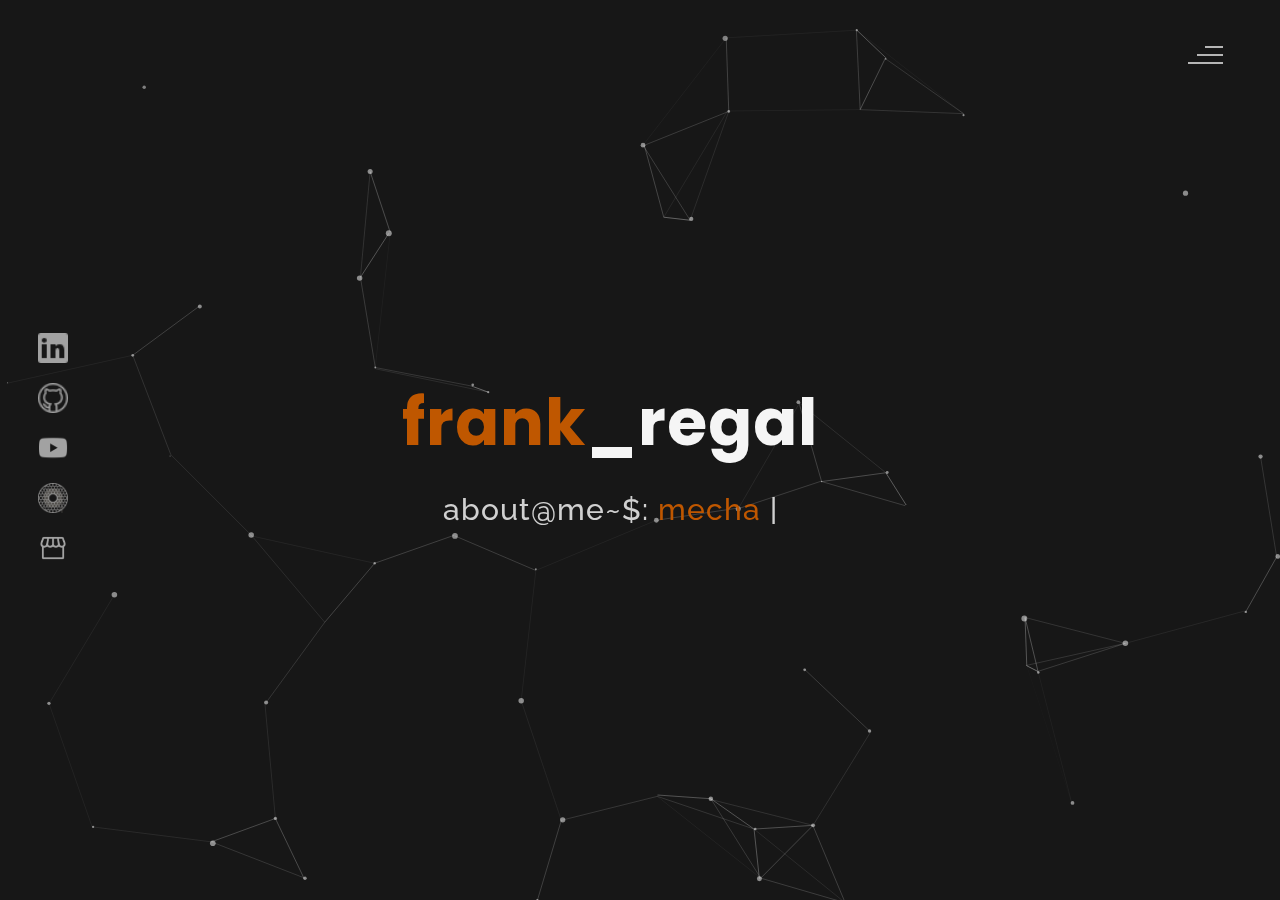
==== index.html @ 210baff6 "portfolio page seperated, white font color dimmed" ====
<!DOCTYPE html>
<html lang="en">
<head>
    <!--meta data-->
    <meta charset="UTF-8">
    <meta name="viewport" content="width=device-width, initial-scale=1.0">
    <meta name="description" content="Frank Regal Personal Website" />
	<meta name="keywords" content="portfolio" />
	<meta name="author" content="Frank Regal" />
    <title>Frank Regal</title>
    <!--meta data-->

    <!--favicon-img--> 
    <link rel="icon" type="image/png" href="images/fr_logo_2_invert.png">
    <!--favicon-img-->

    <!--main css file-->
    <link rel="stylesheet" href="css/index.css">
    <!--main css file-->

    <!--load java script file--> 
    <script src="https://cdnjs.cloudflare.com/ajax/libs/gsap/3.2.6/gsap.min.js"></script>
    <!--<script src="js/gsap.min.js"></script>-->
    <!--load java script file--> 
</head>
<body>
    <!--all div: start-->
    <div id="all">

        <!--// Page Loader =============================================================== -->
        <!--loader-->
        <div id="loader">
            robots
            <br>
            <span class="color">working</span>   
        </div>
        <!--loader-end-->

        <!--link-screen--NOT USING-->
        <div id="breaker">
        </div>
        <div id="breaker-four">
        </div>
        <!--link-screen--NOT USING-->

        <!--// Page Navigation ========================================================= -->
        <!--navigator-fullscreen-->
        <div id="navigation-content">
            <div class="navigation-close">
                <span class="close-first"></span>
                <span class="close-second"></span>
            </div>
            <div class="navigation-links">
                <a href="#" data-text="" id="home-link" >HOME</a>
                <a href="#" data-text="" id="about-link" >ABOUT</a>
                <a href="portfolio.html" data-text="" id="blog-link" >PORTFOLIO</a>
                <a href="#" data-text="" id="portfolio-link" ></a>
                <a href="#" data-text="" id="contact-link" ></a>
            </div>
        </div>
        <!--navigator-fullscreen--end-->
        
        <!--// Home Page =============================================================== -->
        
        <!--menubar-->
        <div id="navigation-bar">
            <div class="menubar">
                <span class="first-span"></span>
                <span class="second-span"></span>
                <span class="third-span"></span>
            </div>
        </div>
        <!--Menubar--End-->

        <!--Header-->
        <div id="header">
            <div id="particles"></div>

            <!--Social Media Links-->
            <div class="social-media-links">
                <a href="https://www.linkedin.com/in/frankregal/"><img src="images/linkedin logo.png" class="social-media" alt="linkedin-logo"></a>
                <a href="https://github.com/frank-Regal"><img src="images/github.png" class="social-media" alt="instagram-logo"></a><!--Your instagram homepage link inser in place of "#"-->
                <a href="https://www.youtube.com/channel/UCKqEFZ2bOucRrW-6aYL8okw"><img src="images/youtube_invert.png" class="social-media" alt="youtube-logo"></a>
                <a href="https://www.printables.com/social/26856-regal16/about"><img src="images/prusa_spool_mod_invert.png" class="social-media" alt="facebook-logo"></a>
                <a href="https://www.etsy.com/shop/RegalPrinting?ref=shop_sugg"><img src="images/etsy_mod.png" class="social-media" alt="twitter-logo"></a>
            </div>
            <!--Social Media Links end-->

            <!--homepage message-->
            <div class="header-content">
                <div class="header-content-box">
                    <div class="firstline">
                        <span class="color">frank</span>_regal
                    </div>
                    <div class="secondline">
                        about@me~$:
                        <span class="txt-rotate color" data-period="1000"data-rotate='[ " mechanical engineer", " programmer", " roboticist" ]'></span>
                        <span class="slash">|</span>
                    </div>
                    <div class="contact">
                        <!--not using contract logo-->
                        <!--
                            <a href="Mailto:"><img src="images/mail.png" alt="email-pic" class="contactpic"></a>Your email Id write in place of "#"
                            <a href="Tel:#"><img src="images/call.png" alt="phone-pic" class="contactpic"></a> Your telephone number Id write in place of "#"
                        -->
                        <!--not using contract logo-->
                    </div>    
                </div>
            </div>
            <!--homepage message-->

            <!--homepage profile image
            <div class="header-image">
                <img src="images/profile_pic/apt_pic/apt_pic_2_750_1000_pixelate_5T.png" alt="logo">
            </div>
            homepage profile image-->
            
        </div>
        <!--Header--End-->

        <!--menubar--end-->

        <!--// About Page =============================================================== -->
        <!--about-->
        <div id="about">
            <!--about content-->
            <div id="about-content">
                <div class="about-header">
                    About Me
                    <div class="line"></div>
                </div>
                <div class="about-main">
                    <div class="about-first-paragraph wow">
                        <!--about description-->
                        <span class="about-first-line">
                        Currently a 
                        <span class="color">Robotics Ph.D. Student</span>
                        at The University of Texas at Austin</span>
                        <br>
                        <span class="about-second-line"> 
                            Within the 
                            <a href="https://robotics.me.utexas.edu/"><span class="link"><span class="color">Nuclear and Applied Robotics Group</span></span></a>,
                            headed by Dr. Mitch Pryor, I am studying hazardous environment robotics with a focus on human-robot teaming.
                        </span>
                        <div class="cv">
                            <a href="https://drive.google.com/file/d/1lWwH_s5RWO5-zVRfjDRVScl0lxc6we_T/view?usp=sharing"><button>Download <span class="colors">CV</span></button></a>
                        </div>
                    </div>
                    <!--about picture-->
                    <div class="about-img">
                        <img src="images/about/about_me_2.png" alt="Your Image">
                    </div>
                </div>
            </div>
            <!--about content--end-->

            <!--services start-->
            <div id="services">
                <!--services header-->
                <div class="services-heading wow">
                        <span class="color">Professional</span> Timeline
                        <br>
                        <span class="about-second-line">PAGE STILL UNDER CONSTRUCTION</span> 
                        <br>
                        <br>
                </div>
                <!--services header end-->
                <!--services content-->
                <!--<div class="services-content">
                           <div class="service-one service wow">
                               <div class="service-img">
                               <img src="images/coding.png" alt="service-one">
                               </div>
                               <div class="service-description">
                                <h2>Web Designing</h2>
                                <p>Lorem ipsum dolor sit amet consectetur adipisicing elit. Quod quibusdam possimus</p>
                               </div>
                           </div>
                           <div class="service-two service wow">
                               <div class="service-img">
                               <img src="images/instagram.png" alt="service-two">
                               </div>
                               <div class="service-description">
                                <h2>Social Media</h2>
                                <p>Lorem ipsum dolor sit amet consectetur adipisicing elit. Quod quibusdam possimus</p>
                               </div>
                           </div>
                           <div class="service-three service wow">
                            <div class="service-img">
                               <img src="images/bulb.png" alt="service-three">
                            </div>
                            <div class="service-description">
                                <h2>Creative Design</h2>
                                <p>Lorem ipsum dolor sit amet consectetur adipisicing elit. Quod quibusdam possimus</p>
                            </div>
                        </div>
                </div>-->
            </div>
            <!--services content--end-->
            
            <!--about skills-->
            <!--
            <div id="skills">
                <div class="skills-header">
                     Programming <span class="color"> Skills</span>
                </div>
                
                <div class="skills-content " style="text-align: center;">
                    <div class="skill-html skill">
                        <div class="skill-text">
                            <div class="html">
                                ROS
                            </div>
                        </div>
                        <div class="html-prog wow prog">
                            <div class="html-progress wow">95%</div>
                        </div>
                    </div>
                    <div class="skill-html skill">
                        <div class="skill-text">
                            <div class="html">
                                C++
                            </div>
                        </div>
                        <div class="html-prog wow prog">
                            <div class="js-progress wow">90%</div>
                        </div>
                    </div>
                    <div class="skill-html skill">
                        <div class="skill-text">
                            <div class="html">
                                Python
                            </div>
                        </div>
                        <div class="html-prog wow prog">
                            <div class="adobe-progress wow">90%</div>
                        </div>
                    </div>
                    <div class="skill-html skill">
                        <div class="skill-text">
                    <div class="html">
                        PHP
                    </div>
                        </div>
                    <div class="html-prog wow prog">
                 <div class="php-progress wow">87%</div>
                    </div>
                    </div>
                    <div class="skill-html skill">
                        <div class="skill-text">
                    <div class="html">
                        JQuery
                    </div>
                        </div>
                    <div class="html-prog wow prog">
                 <div class="jquery-progress wow">94%</div>
                    </div>
                    </div>
                    <div class="skill-html skill">
                        <div class="skill-text">
                    <div class="html">
                        SEO
                    </div>
                        </div>
                    <div class="html-prog wow prog">
                 <div class="seo-progress wow">84%</div>
                    </div>
                    </div>
                </div> -->
            <div class="footer">
                <div class="footer-text">
                    Last Updated June 2022 By Frank Regal 
                    <span class="footer-image">
                        Made In America<img src="images/united-states.png" height="24px">
                    </span> 
                </div>
            </div>
        </div>
        <!--copyright-section You Can Remove After Downloading-->
        <!--
        <div class="footer">
             <div class="footer-text">
                 COPYRIGHT <img src="./images/copyright.png" alt="copyright-img" class="images" height="12px"> 2022 FRANK REGAL. ALL RIGHTS RESERVED.
             </div>
        </div>
        -->
        <!--copyright-section-->
        <!--about--end-->

        <!--// Portfolio Page =============================================================== -->
        <!--portfolio-->
        <div id="portfolio">
            <div class="portfolio-header"> <span class="color"> My </span> Portfolio
            <span class ="header-caption"> Some Of My <span class="color"> Works</span></span></div>
                        <!-- highlighted projects -->
            <div id="portfolio-content">
                <div class="portfolio portfolio-first">
                    <div class="portfolio-text">
                        <h2>App Idea</h2>
                        <p>Lorem, ipsum dolor sit amet consectetur adipisicing elit. Ad ut optio repellat cupiditate 
                            expedita eius dignissimos. Id cumque placeat minima ad laudantium suscipit voluptatem ducimus</p>
                        <div class="button"><a href="#"><button><span class="index"> View Project<i class="gg-arrow-right"></i></span></button></a></div>
                    </div> 
                    <div class="portfolio-image">
                        <img src="images/portfolio-first.jpg" alt="portfolio-first">
                    </div>
                     
                </div>
                <div class="portfolio portfolio-second">
                    <div class="portfolio-image">
                        <img src="images/portfolio-second.jpg" alt="portfolio-second">
                    </div>
                    <div class="portfolio-text">
                        <h2>Web Designing</h2>
                        <p>Lorem ipsum dolor sit, amet consectetur adipisicing elit. Id cumque placeat minima ad laudantium suscipit
                             voluptatem ducimus. Id cumque placeat minima ad laudantium suscipit voluptatem ducimus</p>
                        <div class="button"><a href="#"><button><span class="index"> View Project<i class="gg-arrow-right"></i></span></button></a></div>
                    </div>
                </div>
                <div class="portfolio portfolio-third">
                    <div class="portfolio-image">
                        <img src="images/portfolio-third.jpg" alt="portfolio-third">
                    </div>
                    <div class="portfolio-text">
                        <h2>UI Designing</h2>
                        <p>Lorem, ipsum dolor sit amet consectetur adipisicing elit. Ad ut optio repellat cupiditate expedita eius dignissimos
                            .. Id cumque placeat minima ad laudantium suscipit voluptatem ducimus</p>
                        <div class="button"><a href="#"><button><span class="index"> View Project<i class="gg-arrow-right"></i></span></button></a></div>
                    </div>
                </div>
                <div class="portfolio portfolio-fourth">
                    <div class=" portfolio-image">
                        <img src="images/portfolio-fourth.jpg" alt="portfolio-fourth">
                    </div>
                    <div class="portfolio-text">
                        <h2>Wow Graphics</h2>
                        <p>Lorem, ipsum dolor sit amet consectetur adipisicing elit. Ad ut optio repellat cupiditate
                             expedita eius dignissimos. Id cumque placeat minima ad laudantium suscipit voluptatem ducimus</p>
                        <div class="button"><a href="#"><button><span class="index"> View Project<i class="gg-arrow-right"></i></span></button></a></div>
                    </div>
                </div>
            </div>
            <!-- end highlighted projects -->  
            <!-- grid of projects -->
            <div class="portfolio-content-project-grid">
                <div class="portfolio-items-wrapper">
                   
                    <div class="portfolio-item-wrapper">
                        <div class="portfolio-img-background" style="background-image:url(images/placeholder-two.png)"></div>
                        
                        <div class="image-text-wrapper">
                            <div class="logo-wrapper">
                                <img src="images/youtube_invert.png">
                            </div>
                            <div class="subtitle">
                                Hello my name is frank and this a test.
                            </div>
                        </div>
                    </div>
                                     <div class="portfolio-item-wrapper">
                        <div class="portfolio-img-background" style="background-image:url(images/placeholder-two.png)"></div>
                        
                        <div class="image-text-wrapper">
                            <div class="logo-wrapper">
                                <img src="images/youtube_invert.png">
                            </div>
                            <div class="subtitle">
                                Hello my name is frank and this a test.
                            </div>
                        </div>
                    </div>
                                     <div class="portfolio-item-wrapper">
                        <div class="portfolio-img-background" style="background-image:url(images/placeholder-two.png)"></div>
                        
                        <div class="image-text-wrapper">
                            <div class="logo-wrapper">
                                <img src="images/youtube_invert.png">
                            </div>
                            <div class="subtitle">
                                Hello my name is frank and this a test.
                            </div>
                        </div>
                    </div>
                                     <div class="portfolio-item-wrapper">
                        <div class="portfolio-img-background" style="background-image:url(images/placeholder-two.png)"></div>
                        
                        <div class="image-text-wrapper">
                            <div class="logo-wrapper">
                                <img src="images/youtube_invert.png">
                            </div>
                            <div class="subtitle">
                                Hello my name is frank and this a test.
                            </div>
                        </div>
                    </div>
                                     <div class="portfolio-item-wrapper">
                        <div class="portfolio-img-background" style="background-image:url(images/placeholder-two.png)"></div>
                        
                        <div class="image-text-wrapper">
                            <div class="logo-wrapper">
                                <img src="images/youtube_invert.png">
                            </div>
                            <div class="subtitle">
                                Hello my name is frank and this a test.
                            </div>
                        </div>
                    </div>
                                     <div class="portfolio-item-wrapper">
                        <div class="portfolio-img-background" style="background-image:url(images/placeholder-two.png)"></div>
                        
                        <div class="image-text-wrapper">
                            <div class="logo-wrapper">
                                <img src="images/youtube_invert.png">
                            </div>
                            <div class="subtitle">
                                Hello my name is frank and this a test.
                            </div>
                        </div>
                    </div>
                                     <div class="portfolio-item-wrapper">
                        <div class="portfolio-img-background" style="background-image:url(images/placeholder-two.png)"></div>
                        
                        <div class="image-text-wrapper">
                            <div class="logo-wrapper">
                                <img src="images/youtube_invert.png">
                            </div>
                            <div class="subtitle">
                                Hello my name is frank and this a test.
                            </div>
                        </div>
                    </div>
                                     <div class="portfolio-item-wrapper">
                        <div class="portfolio-img-background" style="background-image:url(images/placeholder-two.png)"></div>
                        
                        <div class="image-text-wrapper">
                            <div class="logo-wrapper">
                                <img src="images/youtube_invert.png">
                            </div>
                            <div class="subtitle">
                                Hello my name is frank and this a test.
                            </div>
                        </div>
                    </div>
                                     <div class="portfolio-item-wrapper">
                        <div class="portfolio-img-background" style="background-image:url(images/placeholder-two.png)"></div>
                        
                        <div class="image-text-wrapper">
                            <div class="logo-wrapper">
                                <img src="images/youtube_invert.png">
                            </div>
                            <div class="subtitle">
                                Hello my name is frank and this a test.
                            </div>
                        </div>
                    </div>
                </div>
            </div>
            <!-- end grid of projects -->
            
               
            <!--copyright-section You Can Remove After Downloading-->
            <div class="footer">
                <div class="footer-text">
                    <img src="./images/copyright.png" alt="copyright-img" class="images" height="14px"> Willy Wonkas
                </div>
            </div>
            <!--copyright-section-->
        </div>
        <!--portfolio--end-->

        <!--// Blog Page =============================================================== -->
        <!--blog-->
        <div id="blog">
        
        <div class="blog-header">Portfolio</span>
            <span class ="header-caption"><span class="color"></span>
            Click on project tiles to learn more.
        </span></div>
            <div class="blog-content">
                <div class="blogs">
                     <a href="portfolio-pages/augre.html">
                     <div class="img">
                        <img src="images/portfolio/augre/augre_cover_small.png" alt="blog-one">
                        <div class="blog-date">AR & Robotics</div>
                     </div>
                     <div class="blog-text">
                         <h3>Human-Robot Teaming</h3>
                         <p>My team and I in the Nuclear and Applied Robotics group 
                            created an augemented reality base human-robot teaming system 
                            called AugRE. The application allows users to supervise and command 
                            robotic teammates. This work has recently been accepted for publication 
                            in the 31st IEEE International Conference on Robot & Human Interactive 
                            Communication conference (Ro-MAN 2022).
                        </p>
                     </div></a>
                 </div>  
                 <div class="blogs">
                    <a href="project_pages/augmented_teleautonomy.html">
                    <div class="img">
                        <img src="images/portfolio/baxter_ar/baxter_cover_photo_small.png" alt="blog-two">
                        <div class="blog-date">AR & Robotics</div>
                    </div>
                    <div class="blog-text">
                        <h3>Augmented Teleautonomy</h3>
                        <p>Current methods of control for semi-autonomous robots that work in hazardous 
                            environments do not provide the operator with enough situational awareness
                            of the remote environment. This project strives to develop new methods 
                            with augmented reality devices to allow operators to confidently and effortlessly control dual-arm remote mobile robotic manipulators. 
                            This work is for the U.S. Government's Argonne National Lab
                            and details are currently not available to the public.
                    </div></a>
                </div>  
                <div class="blogs">
                    <a href="https://drive.google.com/file/d/1r8UXWziQ_Ku1-LZGoyn3_m7jvFbt2HFR/view?usp=sharing">
                        <div class="img">
                            <img src="images/portfolio/haptics_project/haptics_final_design_small.png" alt="blog-four">
                            <div class="blog-date">AR & Robotics</div>
                        </div>
                        <div class="blog-text">
                            <h3>HoloLens 2 w/ Haptic Feedback</h3>
                            <p>For UT Austin's ME 397 Haptics and Teleoperated Systems class with Dr. Ann Fey, my team
                                and I developed a vibro-tactile haptic device that mounts to the HoloLens 2. The 
                                device provided sequential vibrations to the users head to help locate robots and 
                                other items of interest faster in their environment. Development was done with 
                                Unreal Engine 4, C++, Raspberry-Pi, and a HoloLens 2.
                            </p>
                        </div></a>
                </div>   
                 <div class="blogs">
                    <a href="https://github.com/frank-Regal/cs393r_starter">
                    <div class="img">
                        <img src="images/portfolio/auto_robots/auto_robots_small.png" alt="blog-three">
                        <div class="blog-date">Robot Autonomy</div>
                    </div>
                    <div class="blog-text">
                        <h3>Autonomously Driving Car</h3>
                        <p>For UT Austin's CS 393R Autonomous Robots class with Dr. Joydeep Biswas, my teammate and I created
                            a complete nav-stack for autonomous navigation of an Akermann steering car. Debugging and
                            tuning were performed in simulation. Developed algorithms were deployed on a physical (scaled model)
                            car. Localization performed with a custom 2D-LiDAR particle filter and a custom RRT algorithm was created for planning.</p>
                    </div></a>
                </div>     
                <div class="blogs">
                    <a href="https://drive.google.com/file/d/1r2AIZJUsWhH48wvF9f3dn0MFkfdKZQre/view?usp=sharing">
                        <div class="img">
                            <img src="images/portfolio/digital_control/digital_control_cover_small.png" alt="blog-five">
                            <div class="blog-date">Robot Control</div>
                        </div>
                        <div class="blog-text">
                            <h3>Robot Latency Compensation</h3>
                            <p> For UT Austin's ME 397 Digital Controls class with 
                                Dr. Dongmei "Maggie" Chen, my team and I created a predictive digital control to compensate
                                for latency found in a specific AR human-robot teaming application (AugRE) that we built in
                                my lab (NRG). We used advanced control theory to apply a few different techniques such as 
                                lead compensators, pole placement, linear quadratic regulators (LQR), and Smith predictors to 
                                compensate the system for both constant and variable delays over a network.
                            </p>
                        </div></a>
                </div>
                <div class="blogs">
                    <a href="https://docs.google.com/presentation/d/1lDvpG_wKVkKxDGf0cAsa3iIihvhOZtIM/edit?usp=sharing&ouid=101661046954650984360&rtpof=true&sd=true">
                        <div class="img">
                            <img src="images/portfolio/asbr_robots/asbr_cover_small.png" alt="blog-six">
                            <div class="blog-date">Robot Control</div>
                        </div>
                        <div class="blog-text">
                            <h3>Motion Planning & Control</h3>
                            <p>For UT Austin's ME 397 Algorithms for Sensor Based Robots class with Dr. Farshid Alambeigi, 
                                my teammate and I created algorithms to control a Kuka Quantec 6DOF robotic manipulator.
                                We used skrew theory to model and control the arm. At the end of the class we were able to
                                control and plan trajectories for robotic manipulators.
                                Impedence, admittance, hand-to-eye calibration, hand-eye calibration, virtual fixtures, point-cloud registration, 
                                pivot calibration algorithms and more were all developed from scratch.
                            </p>
                        </div></a>
                </div>
                <div class="blogs">
                    <a href="https://youtu.be/YqiaMAZtBFw">
                        <div class="img">
                            <img src="images/portfolio/kilnbot/kilnbot_cover_small.png" alt="blog-seven">
                            <div class="blog-date">Robot Design</div>
                        </div>
                        <div class="blog-text">
                            <h3>Magnetic Inspection Robot</h3>
                            <p> I was tasked with creating an alternative
                                method to inspect boiler tube walls for corrosion to eliminate the need of
                                a human to enter into a hazardous environment. I developed a modular, wirelessly controlled, 3D printed, magnetic crawler.
                                Chain driven by two DC motors, the crawler was able to crawl up and down the 120 ft tall vertical boiler walls. 
                                Dished magnetic wheels were created to adhere and align itself to the tubes in focus. The entire crawler
                                was developed in house and cost just under $2,000 for total R&D</p>
                        </div></a>
                </div>    
                <div class="blogs">
                    <a href="https://drive.google.com/file/d/1rarkUE_f2UhcwClF42Z5uRYrRQL4c59B/view?usp=sharing">
                        <div class="img">
                            <img src="images/portfolio/dracos/dracos_cover_small.png" alt="blog-eight">
                            <div class="blog-date">AR & Robotics</div>
                        </div>
                        <div class="blog-text">
                            <h3>AR Scanning and Mapping</h3>
                            <p>For my capstone at Drexel University, my team and I developed
                                an AR tool to help construction workers easily map, scan, and 
                                superimpose building models on a spatially mapped environment. The DRACOS system integrated a HoloLens 1 AR device 
                                with a custom DJI F450 drone. The system allowed the user on the job to deploy a drone and interact
                                with a 3D model of the physical job site. The HoloLens 1 applictaion allowed the user to import and overlay any 3D models into the application.
                            </p>
                        </div></a>
                </div>   
                <div class="blogs">
                    <a href="https://drive.google.com/file/d/1svQTxcwqArXjck7zESCHhT93I6uJxzH7/view?usp=sharing">
                        <div class="img">
                            <img src="images/portfolio/shadow_arm/robotic_shadow_arm.png" alt="blog-nine">
                            <div class="blog-date">Robot Control</div>
                        </div>
                        <div class="blog-text">
                            <h3>Continuous Teleoperation</h3>
                            <p> For Drexel University's MEM 455 Robotics class with Dr. James Tangorra, I developed
                                a scaled down 5R robotic manipulator that was tasked to perform a simulated disaster 
                                recovery clean-up effort. To control the robot I created a 3D printed shadow arm 
                                that was a model of the physical robotic arm. The operator teleoped the real robotic
                                arm by using the shadow arm that mapped potentiometer readings at each joint to physical joint
                                positions of the real arm to perform the clean-up task.
                            </p>
                        </div></a>
                </div> 
            </div>
            <div class="footer">
                <div class="footer-text">
                    Last Updated June 2022 By Frank Regal 
                    <span class="footer-image">
                        Made In America<img src="images/united-states.png" height="24px">
                    </span> 
                </div>
            </div>
        </div>
        <!--blog--end-->

        <!--// Contact Page =============================================================== -->
        <!--contact-->
        <div id="contact">
        <div class="color-changer">
            <div class="color-panel">
                <img src="images/gear.png" alt="">
            </div>
            <div class="color-selector">
                <div class="heading">Custom Colors</div>
                <div class="colors">
                    <ul >
                    <li>
                        <a href="#0" class="color-red " title="color-red"></a>
                    </li>
                    <li>
                        <a href="#0" class="color-purple" title="color-purple"></a>
                    </li>
                    <li>
                        <a href="#0" class="color-malt" title="color-malt"></a>
                    </li>
                    <li>
                        <a href="#0" class="color-green" title="color-green"></a>
                    </li>
                    <li>
                        <a href="#0" class="color-blue" title="color-blue"></a>
                    </li>
                    <li>
                        <a href="#0" class="color-orange" title="color-orange"></a>
                    </li>
                    </ul>
                </div>
            </div>
            </div>
         <div class="contact-header">Contact <span class="color"> Me</span>
        <div class="contact-header-caption"> <span class="color"> Get</span> In Touch.</div></div>
        <div class="contact-content">
            <!--Contact form-->
             <div class="contact-form">
                 <div class="form-header">
                     Message Me
                 </div>
                 <form id="myForm" action="#">
                    <div class="input-line">
                        <input  id="name" type="text" placeholder="Name" class="input-name">
                        <input id="email" type="email" placeholder="Email"  class="input-name">
                    </div>
                    <input type="text" id="subject" placeholder="subject" class="input-subject">
                    <textarea id ="body" class="input-textarea" placeholder="message"></textarea>
                    <button type="button" id ="submit" value="send">Submit</button>
                 </form>
               
             </div>
            <!--Contact form-->
            <!--Contact information-->
             <div class="contact-info">
                <div class="contact-info-header">
                    Contact Info
                </div>
                <div class="contact-info-content">
                <div class="contect-info-content-line">
                    <img src="./images/icon-name.png" class="icon" alt="name-icon">
                    <div class="contact-info-icon-text">
                        <h6>Name</h6>
                        <p>Arlo Brown</p>
                  </div>
                </div>
                <div class="contect-info-content-line">
                  <img src="./images/icon-location.png" class="icon" alt="location-icon">
                  <div class="contact-info-icon-text">
                      <h6>Location</h6>
                      <p>New York, USA</p>
                </div>
              </div>
              <div class="contect-info-content-line">
                  <img src="./images/icon-phone.png" class="icon" alt="phone-icon">
                  <div class="contact-info-icon-text">
                      <h6>Call</h6>
                      <p>+9865376531</p>
                </div>
              </div>
              
              <div class="contect-info-content-line">
                  <img src="./images/icon-email.png" class="icon" alt="email-icon">
                  <div class="contact-info-icon-text">
                      <h6>Email</h6>
                      <p>Info@example.com</p>
                </div>
              </div>
                </div>
            <!--Contact information end-->
           </div>
        </div>
                    <!--copyright-section You Can Remove After Downloading-->
                    <div class="footer">
                        <div class="footer-text">
                            COPYRIGHT <img src="./images/copyright.png" alt="copyright-img" class="images" height="12px"> 2022 FRANK REGAL. ALL RIGHTS RESERVED.
                        </div>
                    </div>
                    <!--copyright-section-->
        </div>
        <!--contact end-->
    </div>
    <!--all div--end-->

    <!--division scripts-->
    <script src="js/jquery.min.js"></script>
    <script src="js/particles.js"></script>
    <script src="js/particles.min.js"></script>
    <script src="js/index.js"></script>
    <!--divisiion scripts-->

    <!--particles script-->
    <script>
    particlesJS("particles", {"particles":{"number":{"value":40,"density":{"enable":true,"value_area":800}},"color":{"value":"#ffffff"},"shape":{"type":"circle","stroke":{"width":0,"color":"#000000"},"polygon":{"nb_sides":5},"image":{"src":"img/github.svg","width":100,"height":100}},"opacity":{"value":0.5,"random":false,"anim":{"enable":false,"speed":1,"opacity_min":0.1,"sync":false}},"size":{"value":3,"random":true,"anim":{"enable":false,"speed":40,"size_min":0.1,"sync":false}},"line_linked":{"enable":true,"distance":150,"color":"#ffffff","opacity":0.4,"width":1},"move":{"enable":true,"speed":6,"direction":"none","random":false,"straight":false,"out_mode":"out","bounce":false,"attract":{"enable":false,"rotateX":600,"rotateY":1200}}},"interactivity":{"detect_on":"canvas","events":{"onhover":{"enable":true,"mode":"repulse"},"onclick":{"enable":true,"mode":"push"},"resize":true},"modes":{"grab":{"distance":400,"line_linked":{"opacity":1}},"bubble":{"distance":400,"size":40,"duration":2,"opacity":8,"speed":3},"repulse":{"distance":200,"duration":0.4},"push":{"particles_nb":4},"remove":{"particles_nb":2}}},"retina_detect":true});
    </script>
    <!--particles script-->

    <!--portfolio project grid script-->
    <script>
    const portfolioItems = document.querySelectorAll('.portfolio-item-wrapper')

    portfolioItems.forEach(portfolioItem => {
        portfolioItem.addEventListener('mouseover',() => {
   
            portfolioItem.childNodes[1].classList.add('img-darken');
        })

        portfolioItem.addEventListener('mouseout',() => {
          
            portfolioItem.childNodes[1].classList.remove('img-darken');
        })
    })
    </script>
    <!--portfolio project grid script-->

</body>
</html>
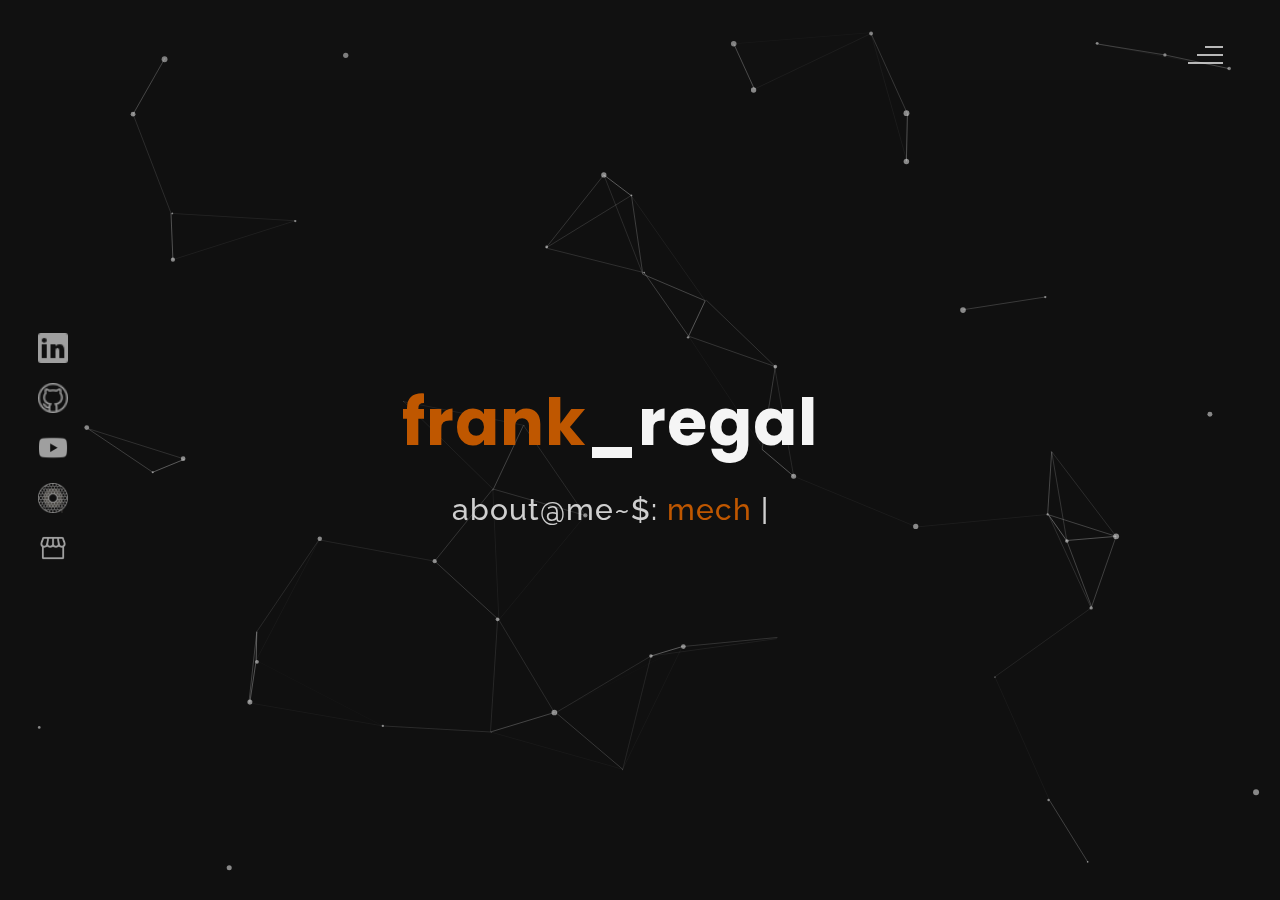
==== commit d505464a: "split website up into seperate pages" ====
--- a/index.html
+++ b/index.html
@@ -52,7 +52,7 @@
             </div>
             <div class="navigation-links">
                 <a href="#" data-text="" id="home-link" >HOME</a>
-                <a href="#" data-text="" id="about-link" >ABOUT</a>
+                <a href="about.html" data-text="" id="about-link" >ABOUT</a>
                 <a href="portfolio.html" data-text="" id="blog-link" >PORTFOLIO</a>
                 <a href="#" data-text="" id="portfolio-link" ></a>
                 <a href="#" data-text="" id="contact-link" ></a>
@@ -269,21 +269,13 @@
                 </div> -->
             <div class="footer">
                 <div class="footer-text">
-                    Last Updated June 2022 By Frank Regal 
+                    Last Updated July 2022 By Frank Regal 
                     <span class="footer-image">
                         Made In America<img src="images/united-states.png" height="24px">
                     </span> 
                 </div>
             </div>
         </div>
-        <!--copyright-section You Can Remove After Downloading-->
-        <!--
-        <div class="footer">
-             <div class="footer-text">
-                 COPYRIGHT <img src="./images/copyright.png" alt="copyright-img" class="images" height="12px"> 2022 FRANK REGAL. ALL RIGHTS RESERVED.
-             </div>
-        </div>
-        -->
         <!--copyright-section-->
         <!--about--end-->
 
@@ -626,7 +618,7 @@
             </div>
             <div class="footer">
                 <div class="footer-text">
-                    Last Updated June 2022 By Frank Regal 
+                    Last Updated July 2022 By Frank Regal 
                     <span class="footer-image">
                         Made In America<img src="images/united-states.png" height="24px">
                     </span> 
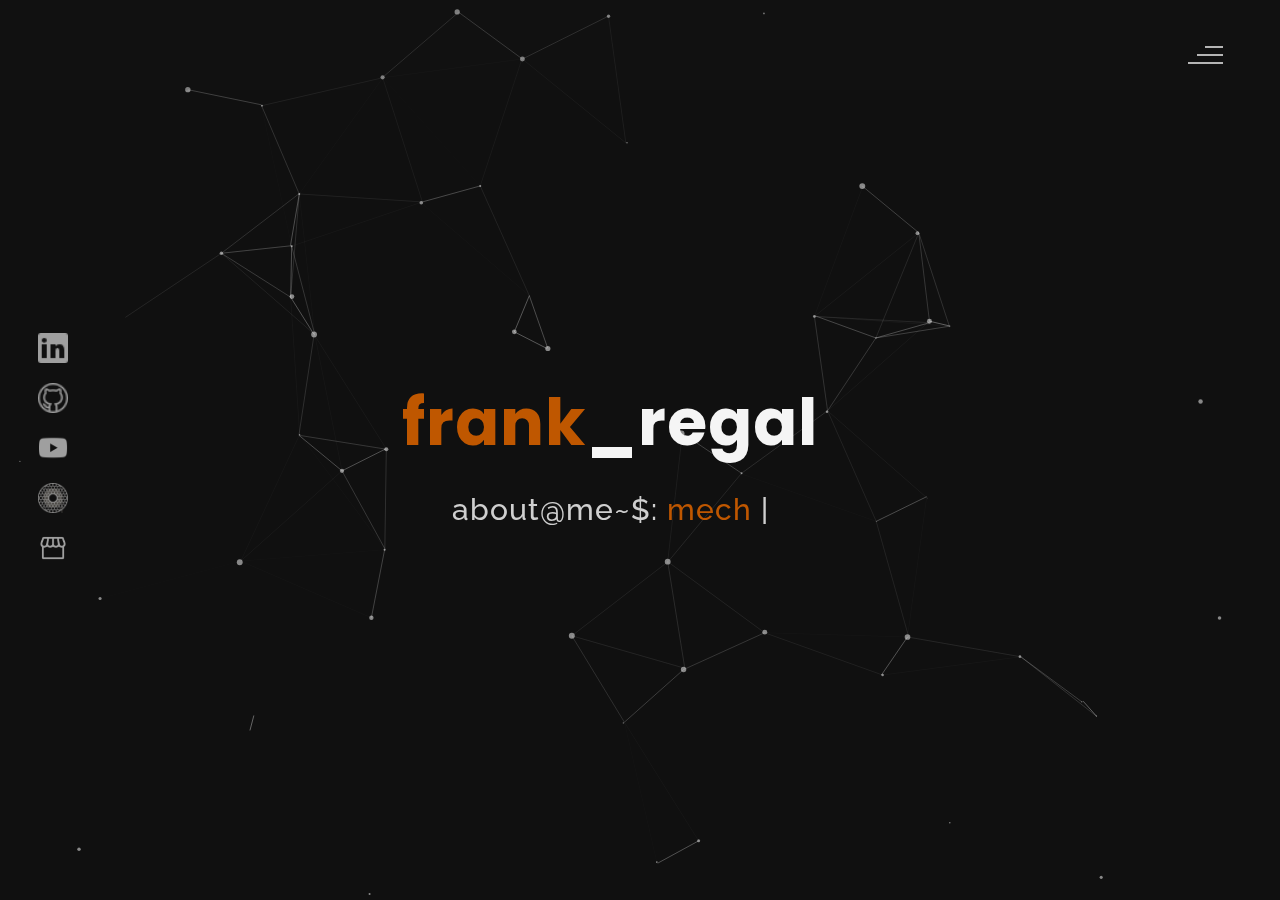
==== commit 1c013309: "cleaned up about page" ====
--- a/index.html
+++ b/index.html
@@ -477,13 +477,7 @@
                      </div>
                      <div class="blog-text">
                          <h3>Human-Robot Teaming</h3>
-                         <p>My team and I in the Nuclear and Applied Robotics group 
-                            created an augemented reality base human-robot teaming system 
-                            called AugRE. The application allows users to supervise and command 
-                            robotic teammates. This work has recently been accepted for publication 
-                            in the 31st IEEE International Conference on Robot & Human Interactive 
-                            Communication conference (Ro-MAN 2022).
-                        </p>
+                         <p>HoloLens 2 augmented reality teaming with a heterogenou fleet of robots. Click here to learn more.</p>
                      </div></a>
                  </div>  
                  <div class="blogs">
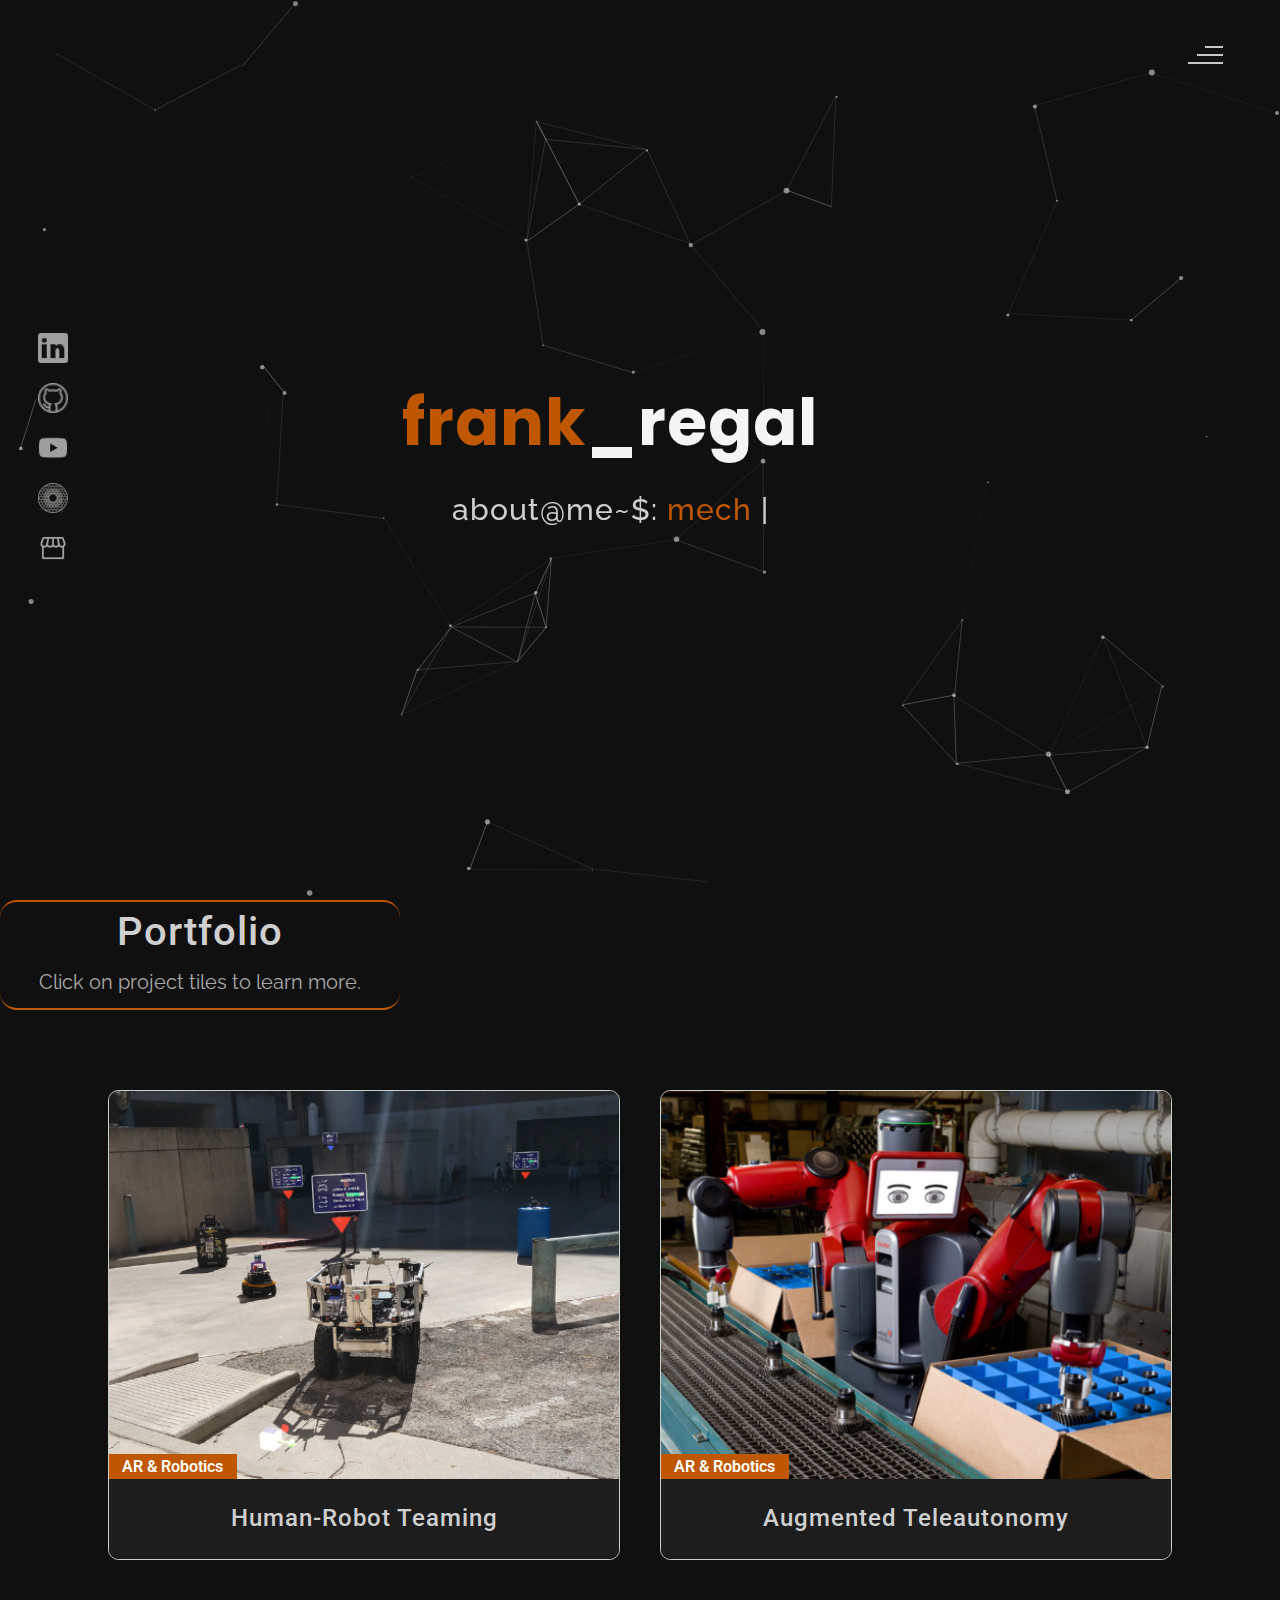
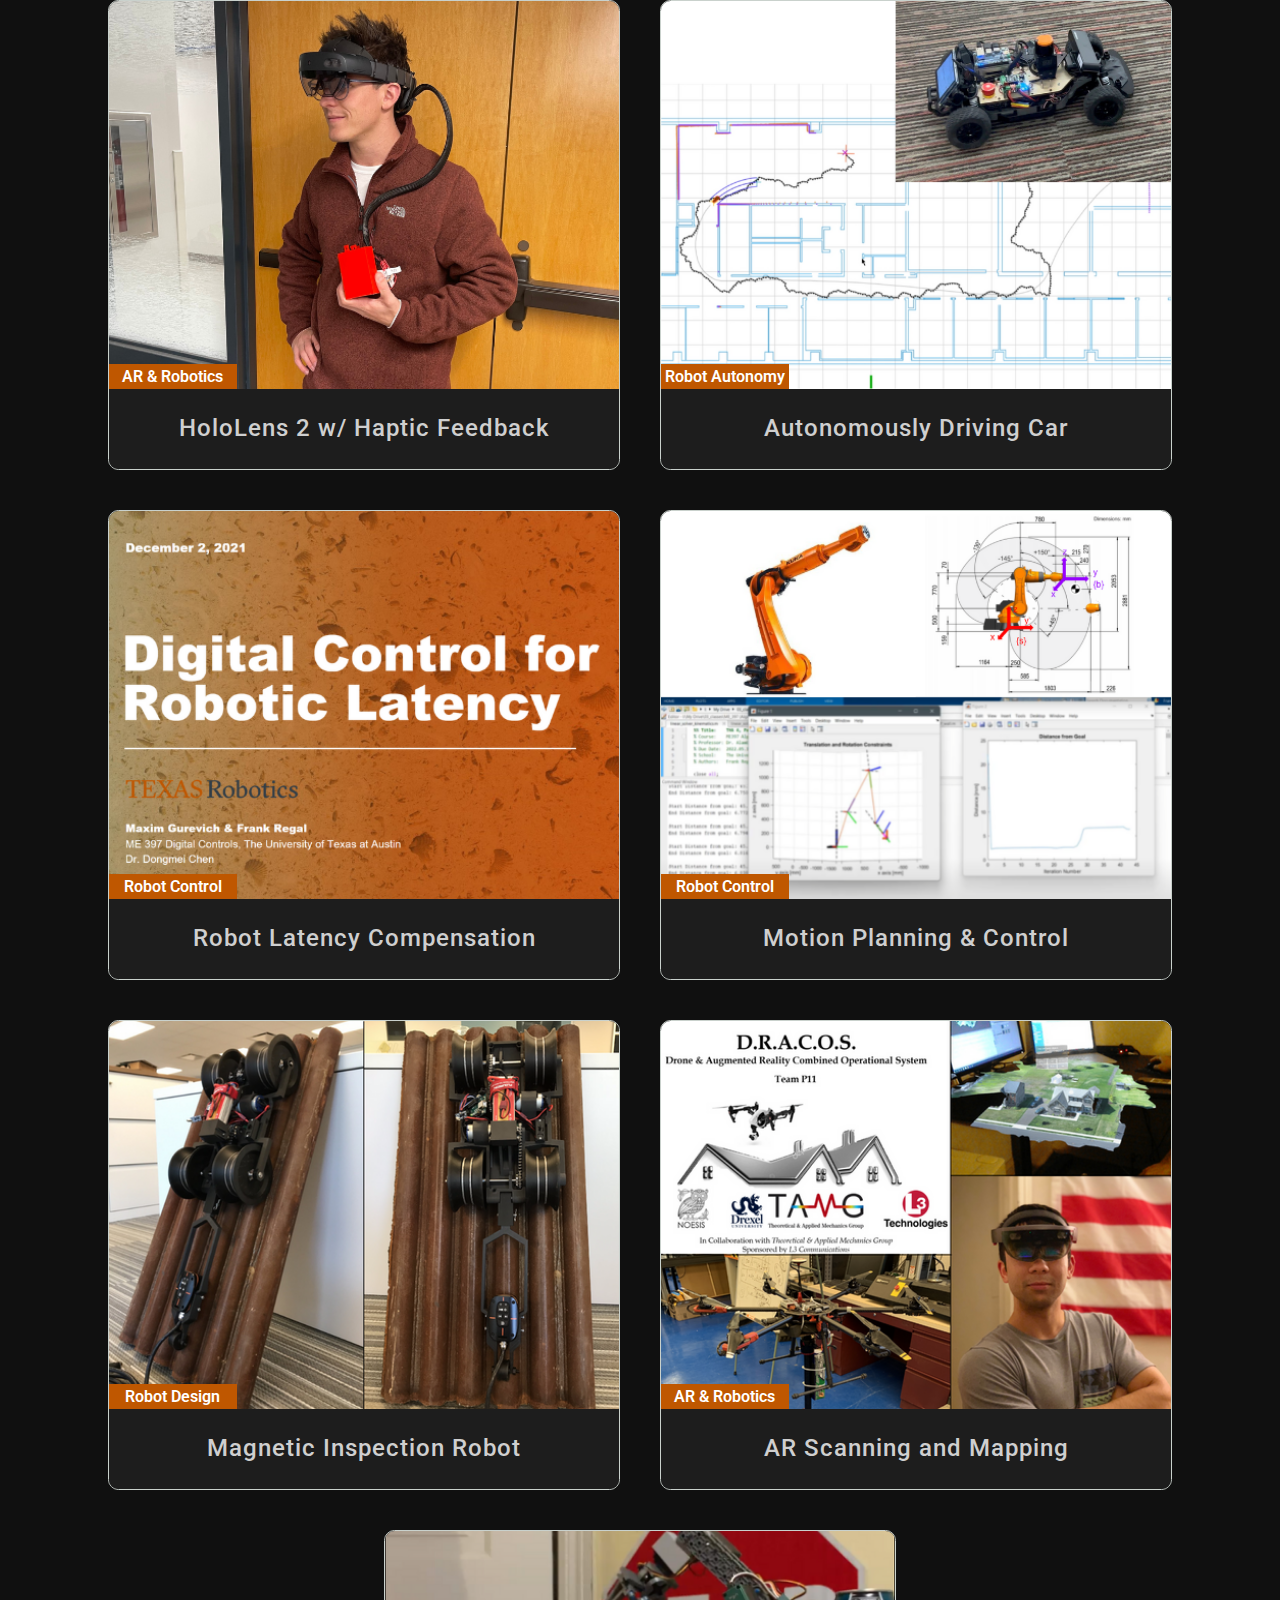
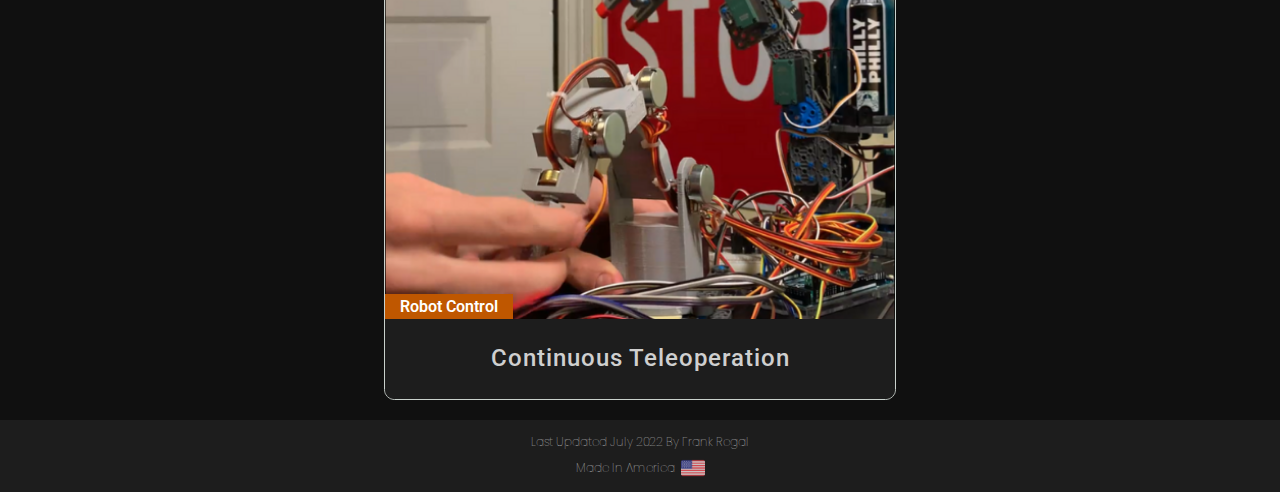
==== commit e18c77b7: "changed tab logo" ====
--- a/index.html
+++ b/index.html
@@ -11,7 +11,7 @@
     <!--meta data-->
 
     <!--favicon-img--> 
-    <link rel="icon" type="image/png" href="images/fr_logo_2_invert.png">
+    <link rel="icon" type="image/png" href="images/fr_logo.png">
     <!--favicon-img-->
 
     <!--main css file-->
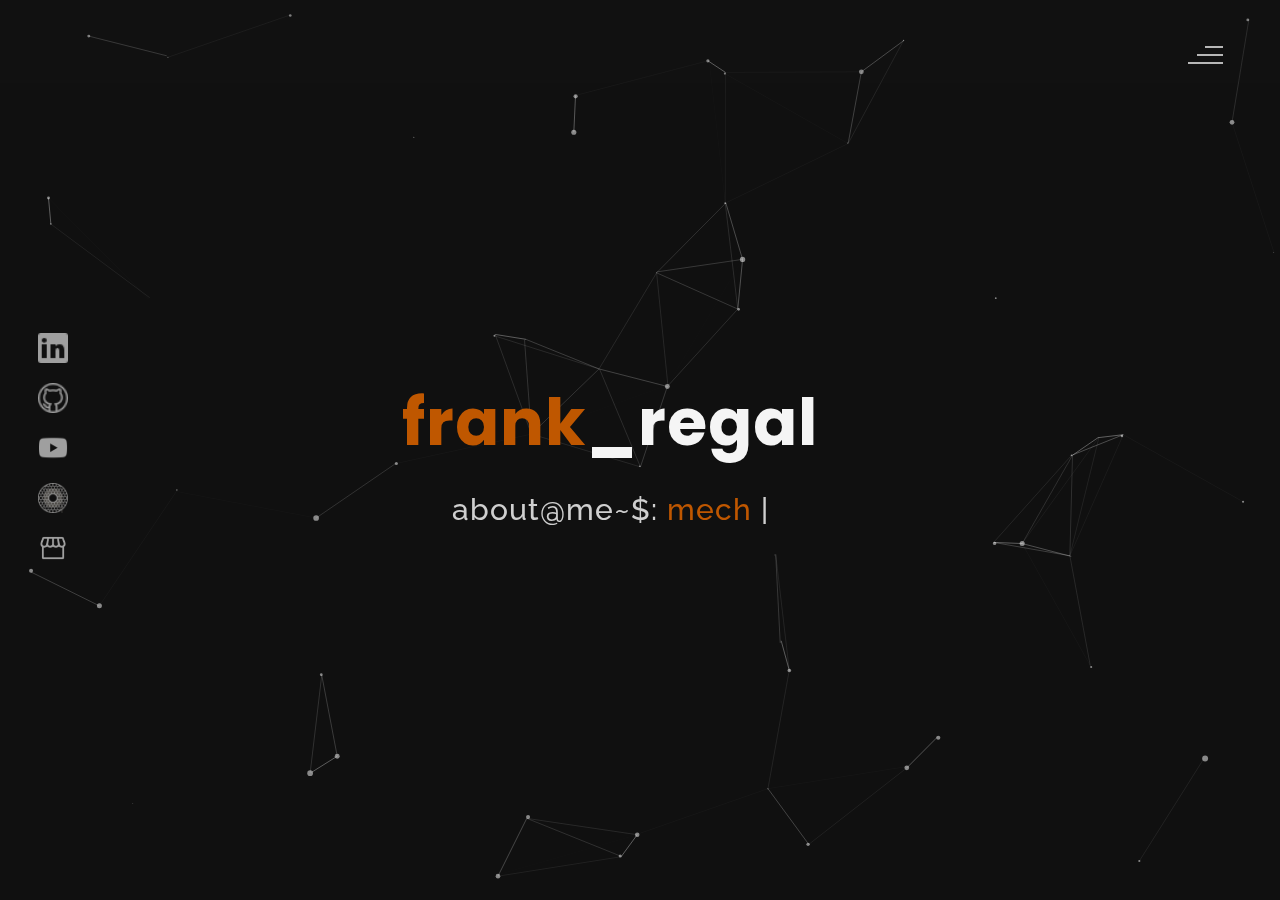
==== commit 62659631: "bug fix" ====
--- a/index.html
+++ b/index.html
@@ -7,27 +7,16 @@
     <meta name="description" content="Frank Regal Personal Website" />
 	<meta name="keywords" content="portfolio" />
 	<meta name="author" content="Frank Regal" />
-    <title>Frank Regal</title>
-    <!--meta data-->
-
+    <title>Frank Regal - Austin, TX</title>
     <!--favicon-img--> 
     <link rel="icon" type="image/png" href="images/fr_logo.png">
-    <!--favicon-img-->
-
     <!--main css file-->
     <link rel="stylesheet" href="css/index.css">
-    <!--main css file-->
-
     <!--load java script file--> 
     <script src="https://cdnjs.cloudflare.com/ajax/libs/gsap/3.2.6/gsap.min.js"></script>
-    <!--<script src="js/gsap.min.js"></script>-->
-    <!--load java script file--> 
 </head>
 <body>
-    <!--all div: start-->
     <div id="all">
-
-        <!--// Page Loader =============================================================== -->
         <!--loader-->
         <div id="loader">
             robots
@@ -35,15 +24,12 @@
             <span class="color">working</span>   
         </div>
         <!--loader-end-->
-
-        <!--link-screen--NOT USING-->
+        <!--link-screen-->
         <div id="breaker">
         </div>
         <div id="breaker-four">
         </div>
-        <!--link-screen--NOT USING-->
-
-        <!--// Page Navigation ========================================================= -->
+        <!--link-screen-->
         <!--navigator-fullscreen-->
         <div id="navigation-content">
             <div class="navigation-close">
@@ -59,9 +45,6 @@
             </div>
         </div>
         <!--navigator-fullscreen--end-->
-        
-        <!--// Home Page =============================================================== -->
-        
         <!--menubar-->
         <div id="navigation-bar">
             <div class="menubar">
@@ -70,12 +53,10 @@
                 <span class="third-span"></span>
             </div>
         </div>
-        <!--Menubar--End-->
-
-        <!--Header-->
+        <!--menubar-->
+        <!--header-->
         <div id="header">
             <div id="particles"></div>
-
             <!--Social Media Links-->
             <div class="social-media-links">
                 <a href="https://www.linkedin.com/in/frankregal/"><img src="images/linkedin logo.png" class="social-media" alt="linkedin-logo"></a>
@@ -84,8 +65,7 @@
                 <a href="https://www.printables.com/social/26856-regal16/about"><img src="images/prusa_spool_mod_invert.png" class="social-media" alt="facebook-logo"></a>
                 <a href="https://www.etsy.com/shop/RegalPrinting?ref=shop_sugg"><img src="images/etsy_mod.png" class="social-media" alt="twitter-logo"></a>
             </div>
-            <!--Social Media Links end-->
-
+            <!--Social Media Links-->
             <!--homepage message-->
             <div class="header-content">
                 <div class="header-content-box">
@@ -98,663 +78,49 @@
                         <span class="slash">|</span>
                     </div>
                     <div class="contact">
-                        <!--not using contract logo-->
+                        <!--not using contact logo-->
                         <!--
                             <a href="Mailto:"><img src="images/mail.png" alt="email-pic" class="contactpic"></a>Your email Id write in place of "#"
                             <a href="Tel:#"><img src="images/call.png" alt="phone-pic" class="contactpic"></a> Your telephone number Id write in place of "#"
                         -->
-                        <!--not using contract logo-->
+                        <!--not using contact logo-->
                     </div>    
                 </div>
             </div>
             <!--homepage message-->
-
-            <!--homepage profile image
+            <!--homepage profile image-->
+            <!--
             <div class="header-image">
                 <img src="images/profile_pic/apt_pic/apt_pic_2_750_1000_pixelate_5T.png" alt="logo">
             </div>
-            homepage profile image-->
-            
+            -->
+            <!--homepage profile image-->  
         </div>
-        <!--Header--End-->
-
-        <!--menubar--end-->
-
-        <!--// About Page =============================================================== -->
-        <!--about-->
-        <div id="about">
-            <!--about content-->
-            <div id="about-content">
-                <div class="about-header">
-                    About Me
-                    <div class="line"></div>
-                </div>
-                <div class="about-main">
-                    <div class="about-first-paragraph wow">
-                        <!--about description-->
-                        <span class="about-first-line">
-                        Currently a 
-                        <span class="color">Robotics Ph.D. Student</span>
-                        at The University of Texas at Austin</span>
-                        <br>
-                        <span class="about-second-line"> 
-                            Within the 
-                            <a href="https://robotics.me.utexas.edu/"><span class="link"><span class="color">Nuclear and Applied Robotics Group</span></span></a>,
-                            headed by Dr. Mitch Pryor, I am studying hazardous environment robotics with a focus on human-robot teaming.
-                        </span>
-                        <div class="cv">
-                            <a href="https://drive.google.com/file/d/1lWwH_s5RWO5-zVRfjDRVScl0lxc6we_T/view?usp=sharing"><button>Download <span class="colors">CV</span></button></a>
-                        </div>
-                    </div>
-                    <!--about picture-->
-                    <div class="about-img">
-                        <img src="images/about/about_me_2.png" alt="Your Image">
-                    </div>
-                </div>
-            </div>
-            <!--about content--end-->
-
-            <!--services start-->
-            <div id="services">
-                <!--services header-->
-                <div class="services-heading wow">
-                        <span class="color">Professional</span> Timeline
-                        <br>
-                        <span class="about-second-line">PAGE STILL UNDER CONSTRUCTION</span> 
-                        <br>
-                        <br>
-                </div>
-                <!--services header end-->
-                <!--services content-->
-                <!--<div class="services-content">
-                           <div class="service-one service wow">
-                               <div class="service-img">
-                               <img src="images/coding.png" alt="service-one">
-                               </div>
-                               <div class="service-description">
-                                <h2>Web Designing</h2>
-                                <p>Lorem ipsum dolor sit amet consectetur adipisicing elit. Quod quibusdam possimus</p>
-                               </div>
-                           </div>
-                           <div class="service-two service wow">
-                               <div class="service-img">
-                               <img src="images/instagram.png" alt="service-two">
-                               </div>
-                               <div class="service-description">
-                                <h2>Social Media</h2>
-                                <p>Lorem ipsum dolor sit amet consectetur adipisicing elit. Quod quibusdam possimus</p>
-                               </div>
-                           </div>
-                           <div class="service-three service wow">
-                            <div class="service-img">
-                               <img src="images/bulb.png" alt="service-three">
-                            </div>
-                            <div class="service-description">
-                                <h2>Creative Design</h2>
-                                <p>Lorem ipsum dolor sit amet consectetur adipisicing elit. Quod quibusdam possimus</p>
-                            </div>
-                        </div>
-                </div>-->
-            </div>
-            <!--services content--end-->
-            
-            <!--about skills-->
-            <!--
-            <div id="skills">
-                <div class="skills-header">
-                     Programming <span class="color"> Skills</span>
-                </div>
-                
-                <div class="skills-content " style="text-align: center;">
-                    <div class="skill-html skill">
-                        <div class="skill-text">
-                            <div class="html">
-                                ROS
-                            </div>
-                        </div>
-                        <div class="html-prog wow prog">
-                            <div class="html-progress wow">95%</div>
-                        </div>
-                    </div>
-                    <div class="skill-html skill">
-                        <div class="skill-text">
-                            <div class="html">
-                                C++
-                            </div>
-                        </div>
-                        <div class="html-prog wow prog">
-                            <div class="js-progress wow">90%</div>
-                        </div>
-                    </div>
-                    <div class="skill-html skill">
-                        <div class="skill-text">
-                            <div class="html">
-                                Python
-                            </div>
-                        </div>
-                        <div class="html-prog wow prog">
-                            <div class="adobe-progress wow">90%</div>
-                        </div>
-                    </div>
-                    <div class="skill-html skill">
-                        <div class="skill-text">
-                    <div class="html">
-                        PHP
-                    </div>
-                        </div>
-                    <div class="html-prog wow prog">
-                 <div class="php-progress wow">87%</div>
-                    </div>
-                    </div>
-                    <div class="skill-html skill">
-                        <div class="skill-text">
-                    <div class="html">
-                        JQuery
-                    </div>
-                        </div>
-                    <div class="html-prog wow prog">
-                 <div class="jquery-progress wow">94%</div>
-                    </div>
-                    </div>
-                    <div class="skill-html skill">
-                        <div class="skill-text">
-                    <div class="html">
-                        SEO
-                    </div>
-                        </div>
-                    <div class="html-prog wow prog">
-                 <div class="seo-progress wow">84%</div>
-                    </div>
-                    </div>
-                </div> -->
-            <div class="footer">
-                <div class="footer-text">
-                    Last Updated July 2022 By Frank Regal 
-                    <span class="footer-image">
-                        Made In America<img src="images/united-states.png" height="24px">
-                    </span> 
-                </div>
-            </div>
-        </div>
-        <!--copyright-section-->
-        <!--about--end-->
-
-        <!--// Portfolio Page =============================================================== -->
-        <!--portfolio-->
-        <div id="portfolio">
-            <div class="portfolio-header"> <span class="color"> My </span> Portfolio
-            <span class ="header-caption"> Some Of My <span class="color"> Works</span></span></div>
-                        <!-- highlighted projects -->
-            <div id="portfolio-content">
-                <div class="portfolio portfolio-first">
-                    <div class="portfolio-text">
-                        <h2>App Idea</h2>
-                        <p>Lorem, ipsum dolor sit amet consectetur adipisicing elit. Ad ut optio repellat cupiditate 
-                            expedita eius dignissimos. Id cumque placeat minima ad laudantium suscipit voluptatem ducimus</p>
-                        <div class="button"><a href="#"><button><span class="index"> View Project<i class="gg-arrow-right"></i></span></button></a></div>
-                    </div> 
-                    <div class="portfolio-image">
-                        <img src="images/portfolio-first.jpg" alt="portfolio-first">
-                    </div>
-                     
-                </div>
-                <div class="portfolio portfolio-second">
-                    <div class="portfolio-image">
-                        <img src="images/portfolio-second.jpg" alt="portfolio-second">
-                    </div>
-                    <div class="portfolio-text">
-                        <h2>Web Designing</h2>
-                        <p>Lorem ipsum dolor sit, amet consectetur adipisicing elit. Id cumque placeat minima ad laudantium suscipit
-                             voluptatem ducimus. Id cumque placeat minima ad laudantium suscipit voluptatem ducimus</p>
-                        <div class="button"><a href="#"><button><span class="index"> View Project<i class="gg-arrow-right"></i></span></button></a></div>
-                    </div>
-                </div>
-                <div class="portfolio portfolio-third">
-                    <div class="portfolio-image">
-                        <img src="images/portfolio-third.jpg" alt="portfolio-third">
-                    </div>
-                    <div class="portfolio-text">
-                        <h2>UI Designing</h2>
-                        <p>Lorem, ipsum dolor sit amet consectetur adipisicing elit. Ad ut optio repellat cupiditate expedita eius dignissimos
-                            .. Id cumque placeat minima ad laudantium suscipit voluptatem ducimus</p>
-                        <div class="button"><a href="#"><button><span class="index"> View Project<i class="gg-arrow-right"></i></span></button></a></div>
-                    </div>
-                </div>
-                <div class="portfolio portfolio-fourth">
-                    <div class=" portfolio-image">
-                        <img src="images/portfolio-fourth.jpg" alt="portfolio-fourth">
-                    </div>
-                    <div class="portfolio-text">
-                        <h2>Wow Graphics</h2>
-                        <p>Lorem, ipsum dolor sit amet consectetur adipisicing elit. Ad ut optio repellat cupiditate
-                             expedita eius dignissimos. Id cumque placeat minima ad laudantium suscipit voluptatem ducimus</p>
-                        <div class="button"><a href="#"><button><span class="index"> View Project<i class="gg-arrow-right"></i></span></button></a></div>
-                    </div>
-                </div>
-            </div>
-            <!-- end highlighted projects -->  
-            <!-- grid of projects -->
-            <div class="portfolio-content-project-grid">
-                <div class="portfolio-items-wrapper">
-                   
-                    <div class="portfolio-item-wrapper">
-                        <div class="portfolio-img-background" style="background-image:url(images/placeholder-two.png)"></div>
-                        
-                        <div class="image-text-wrapper">
-                            <div class="logo-wrapper">
-                                <img src="images/youtube_invert.png">
-                            </div>
-                            <div class="subtitle">
-                                Hello my name is frank and this a test.
-                            </div>
-                        </div>
-                    </div>
-                                     <div class="portfolio-item-wrapper">
-                        <div class="portfolio-img-background" style="background-image:url(images/placeholder-two.png)"></div>
-                        
-                        <div class="image-text-wrapper">
-                            <div class="logo-wrapper">
-                                <img src="images/youtube_invert.png">
-                            </div>
-                            <div class="subtitle">
-                                Hello my name is frank and this a test.
-                            </div>
-                        </div>
-                    </div>
-                                     <div class="portfolio-item-wrapper">
-                        <div class="portfolio-img-background" style="background-image:url(images/placeholder-two.png)"></div>
-                        
-                        <div class="image-text-wrapper">
-                            <div class="logo-wrapper">
-                                <img src="images/youtube_invert.png">
-                            </div>
-                            <div class="subtitle">
-                                Hello my name is frank and this a test.
-                            </div>
-                        </div>
-                    </div>
-                                     <div class="portfolio-item-wrapper">
-                        <div class="portfolio-img-background" style="background-image:url(images/placeholder-two.png)"></div>
-                        
-                        <div class="image-text-wrapper">
-                            <div class="logo-wrapper">
-                                <img src="images/youtube_invert.png">
-                            </div>
-                            <div class="subtitle">
-                                Hello my name is frank and this a test.
-                            </div>
-                        </div>
-                    </div>
-                                     <div class="portfolio-item-wrapper">
-                        <div class="portfolio-img-background" style="background-image:url(images/placeholder-two.png)"></div>
-                        
-                        <div class="image-text-wrapper">
-                            <div class="logo-wrapper">
-                                <img src="images/youtube_invert.png">
-                            </div>
-                            <div class="subtitle">
-                                Hello my name is frank and this a test.
-                            </div>
-                        </div>
-                    </div>
-                                     <div class="portfolio-item-wrapper">
-                        <div class="portfolio-img-background" style="background-image:url(images/placeholder-two.png)"></div>
-                        
-                        <div class="image-text-wrapper">
-                            <div class="logo-wrapper">
-                                <img src="images/youtube_invert.png">
-                            </div>
-                            <div class="subtitle">
-                                Hello my name is frank and this a test.
-                            </div>
-                        </div>
-                    </div>
-                                     <div class="portfolio-item-wrapper">
-                        <div class="portfolio-img-background" style="background-image:url(images/placeholder-two.png)"></div>
-                        
-                        <div class="image-text-wrapper">
-                            <div class="logo-wrapper">
-                                <img src="images/youtube_invert.png">
-                            </div>
-                            <div class="subtitle">
-                                Hello my name is frank and this a test.
-                            </div>
-                        </div>
-                    </div>
-                                     <div class="portfolio-item-wrapper">
-                        <div class="portfolio-img-background" style="background-image:url(images/placeholder-two.png)"></div>
-                        
-                        <div class="image-text-wrapper">
-                            <div class="logo-wrapper">
-                                <img src="images/youtube_invert.png">
-                            </div>
-                            <div class="subtitle">
-                                Hello my name is frank and this a test.
-                            </div>
-                        </div>
-                    </div>
-                                     <div class="portfolio-item-wrapper">
-                        <div class="portfolio-img-background" style="background-image:url(images/placeholder-two.png)"></div>
-                        
-                        <div class="image-text-wrapper">
-                            <div class="logo-wrapper">
-                                <img src="images/youtube_invert.png">
-                            </div>
-                            <div class="subtitle">
-                                Hello my name is frank and this a test.
-                            </div>
-                        </div>
-                    </div>
-                </div>
-            </div>
-            <!-- end grid of projects -->
-            
-               
-            <!--copyright-section You Can Remove After Downloading-->
-            <div class="footer">
-                <div class="footer-text">
-                    <img src="./images/copyright.png" alt="copyright-img" class="images" height="14px"> Willy Wonkas
-                </div>
-            </div>
-            <!--copyright-section-->
-        </div>
-        <!--portfolio--end-->
-
-        <!--// Blog Page =============================================================== -->
-        <!--blog-->
-        <div id="blog">
-        
-        <div class="blog-header">Portfolio</span>
-            <span class ="header-caption"><span class="color"></span>
-            Click on project tiles to learn more.
-        </span></div>
-            <div class="blog-content">
-                <div class="blogs">
-                     <a href="portfolio-pages/augre.html">
-                     <div class="img">
-                        <img src="images/portfolio/augre/augre_cover_small.png" alt="blog-one">
-                        <div class="blog-date">AR & Robotics</div>
-                     </div>
-                     <div class="blog-text">
-                         <h3>Human-Robot Teaming</h3>
-                         <p>HoloLens 2 augmented reality teaming with a heterogenou fleet of robots. Click here to learn more.</p>
-                     </div></a>
-                 </div>  
-                 <div class="blogs">
-                    <a href="project_pages/augmented_teleautonomy.html">
-                    <div class="img">
-                        <img src="images/portfolio/baxter_ar/baxter_cover_photo_small.png" alt="blog-two">
-                        <div class="blog-date">AR & Robotics</div>
-                    </div>
-                    <div class="blog-text">
-                        <h3>Augmented Teleautonomy</h3>
-                        <p>Current methods of control for semi-autonomous robots that work in hazardous 
-                            environments do not provide the operator with enough situational awareness
-                            of the remote environment. This project strives to develop new methods 
-                            with augmented reality devices to allow operators to confidently and effortlessly control dual-arm remote mobile robotic manipulators. 
-                            This work is for the U.S. Government's Argonne National Lab
-                            and details are currently not available to the public.
-                    </div></a>
-                </div>  
-                <div class="blogs">
-                    <a href="https://drive.google.com/file/d/1r8UXWziQ_Ku1-LZGoyn3_m7jvFbt2HFR/view?usp=sharing">
-                        <div class="img">
-                            <img src="images/portfolio/haptics_project/haptics_final_design_small.png" alt="blog-four">
-                            <div class="blog-date">AR & Robotics</div>
-                        </div>
-                        <div class="blog-text">
-                            <h3>HoloLens 2 w/ Haptic Feedback</h3>
-                            <p>For UT Austin's ME 397 Haptics and Teleoperated Systems class with Dr. Ann Fey, my team
-                                and I developed a vibro-tactile haptic device that mounts to the HoloLens 2. The 
-                                device provided sequential vibrations to the users head to help locate robots and 
-                                other items of interest faster in their environment. Development was done with 
-                                Unreal Engine 4, C++, Raspberry-Pi, and a HoloLens 2.
-                            </p>
-                        </div></a>
-                </div>   
-                 <div class="blogs">
-                    <a href="https://github.com/frank-Regal/cs393r_starter">
-                    <div class="img">
-                        <img src="images/portfolio/auto_robots/auto_robots_small.png" alt="blog-three">
-                        <div class="blog-date">Robot Autonomy</div>
-                    </div>
-                    <div class="blog-text">
-                        <h3>Autonomously Driving Car</h3>
-                        <p>For UT Austin's CS 393R Autonomous Robots class with Dr. Joydeep Biswas, my teammate and I created
-                            a complete nav-stack for autonomous navigation of an Akermann steering car. Debugging and
-                            tuning were performed in simulation. Developed algorithms were deployed on a physical (scaled model)
-                            car. Localization performed with a custom 2D-LiDAR particle filter and a custom RRT algorithm was created for planning.</p>
-                    </div></a>
-                </div>     
-                <div class="blogs">
-                    <a href="https://drive.google.com/file/d/1r2AIZJUsWhH48wvF9f3dn0MFkfdKZQre/view?usp=sharing">
-                        <div class="img">
-                            <img src="images/portfolio/digital_control/digital_control_cover_small.png" alt="blog-five">
-                            <div class="blog-date">Robot Control</div>
-                        </div>
-                        <div class="blog-text">
-                            <h3>Robot Latency Compensation</h3>
-                            <p> For UT Austin's ME 397 Digital Controls class with 
-                                Dr. Dongmei "Maggie" Chen, my team and I created a predictive digital control to compensate
-                                for latency found in a specific AR human-robot teaming application (AugRE) that we built in
-                                my lab (NRG). We used advanced control theory to apply a few different techniques such as 
-                                lead compensators, pole placement, linear quadratic regulators (LQR), and Smith predictors to 
-                                compensate the system for both constant and variable delays over a network.
-                            </p>
-                        </div></a>
-                </div>
-                <div class="blogs">
-                    <a href="https://docs.google.com/presentation/d/1lDvpG_wKVkKxDGf0cAsa3iIihvhOZtIM/edit?usp=sharing&ouid=101661046954650984360&rtpof=true&sd=true">
-                        <div class="img">
-                            <img src="images/portfolio/asbr_robots/asbr_cover_small.png" alt="blog-six">
-                            <div class="blog-date">Robot Control</div>
-                        </div>
-                        <div class="blog-text">
-                            <h3>Motion Planning & Control</h3>
-                            <p>For UT Austin's ME 397 Algorithms for Sensor Based Robots class with Dr. Farshid Alambeigi, 
-                                my teammate and I created algorithms to control a Kuka Quantec 6DOF robotic manipulator.
-                                We used skrew theory to model and control the arm. At the end of the class we were able to
-                                control and plan trajectories for robotic manipulators.
-                                Impedence, admittance, hand-to-eye calibration, hand-eye calibration, virtual fixtures, point-cloud registration, 
-                                pivot calibration algorithms and more were all developed from scratch.
-                            </p>
-                        </div></a>
-                </div>
-                <div class="blogs">
-                    <a href="https://youtu.be/YqiaMAZtBFw">
-                        <div class="img">
-                            <img src="images/portfolio/kilnbot/kilnbot_cover_small.png" alt="blog-seven">
-                            <div class="blog-date">Robot Design</div>
-                        </div>
-                        <div class="blog-text">
-                            <h3>Magnetic Inspection Robot</h3>
-                            <p> I was tasked with creating an alternative
-                                method to inspect boiler tube walls for corrosion to eliminate the need of
-                                a human to enter into a hazardous environment. I developed a modular, wirelessly controlled, 3D printed, magnetic crawler.
-                                Chain driven by two DC motors, the crawler was able to crawl up and down the 120 ft tall vertical boiler walls. 
-                                Dished magnetic wheels were created to adhere and align itself to the tubes in focus. The entire crawler
-                                was developed in house and cost just under $2,000 for total R&D</p>
-                        </div></a>
-                </div>    
-                <div class="blogs">
-                    <a href="https://drive.google.com/file/d/1rarkUE_f2UhcwClF42Z5uRYrRQL4c59B/view?usp=sharing">
-                        <div class="img">
-                            <img src="images/portfolio/dracos/dracos_cover_small.png" alt="blog-eight">
-                            <div class="blog-date">AR & Robotics</div>
-                        </div>
-                        <div class="blog-text">
-                            <h3>AR Scanning and Mapping</h3>
-                            <p>For my capstone at Drexel University, my team and I developed
-                                an AR tool to help construction workers easily map, scan, and 
-                                superimpose building models on a spatially mapped environment. The DRACOS system integrated a HoloLens 1 AR device 
-                                with a custom DJI F450 drone. The system allowed the user on the job to deploy a drone and interact
-                                with a 3D model of the physical job site. The HoloLens 1 applictaion allowed the user to import and overlay any 3D models into the application.
-                            </p>
-                        </div></a>
-                </div>   
-                <div class="blogs">
-                    <a href="https://drive.google.com/file/d/1svQTxcwqArXjck7zESCHhT93I6uJxzH7/view?usp=sharing">
-                        <div class="img">
-                            <img src="images/portfolio/shadow_arm/robotic_shadow_arm.png" alt="blog-nine">
-                            <div class="blog-date">Robot Control</div>
-                        </div>
-                        <div class="blog-text">
-                            <h3>Continuous Teleoperation</h3>
-                            <p> For Drexel University's MEM 455 Robotics class with Dr. James Tangorra, I developed
-                                a scaled down 5R robotic manipulator that was tasked to perform a simulated disaster 
-                                recovery clean-up effort. To control the robot I created a 3D printed shadow arm 
-                                that was a model of the physical robotic arm. The operator teleoped the real robotic
-                                arm by using the shadow arm that mapped potentiometer readings at each joint to physical joint
-                                positions of the real arm to perform the clean-up task.
-                            </p>
-                        </div></a>
-                </div> 
-            </div>
-            <div class="footer">
-                <div class="footer-text">
-                    Last Updated July 2022 By Frank Regal 
-                    <span class="footer-image">
-                        Made In America<img src="images/united-states.png" height="24px">
-                    </span> 
-                </div>
-            </div>
-        </div>
-        <!--blog--end-->
-
-        <!--// Contact Page =============================================================== -->
-        <!--contact-->
-        <div id="contact">
-        <div class="color-changer">
-            <div class="color-panel">
-                <img src="images/gear.png" alt="">
-            </div>
-            <div class="color-selector">
-                <div class="heading">Custom Colors</div>
-                <div class="colors">
-                    <ul >
-                    <li>
-                        <a href="#0" class="color-red " title="color-red"></a>
-                    </li>
-                    <li>
-                        <a href="#0" class="color-purple" title="color-purple"></a>
-                    </li>
-                    <li>
-                        <a href="#0" class="color-malt" title="color-malt"></a>
-                    </li>
-                    <li>
-                        <a href="#0" class="color-green" title="color-green"></a>
-                    </li>
-                    <li>
-                        <a href="#0" class="color-blue" title="color-blue"></a>
-                    </li>
-                    <li>
-                        <a href="#0" class="color-orange" title="color-orange"></a>
-                    </li>
-                    </ul>
-                </div>
-            </div>
-            </div>
-         <div class="contact-header">Contact <span class="color"> Me</span>
-        <div class="contact-header-caption"> <span class="color"> Get</span> In Touch.</div></div>
-        <div class="contact-content">
-            <!--Contact form-->
-             <div class="contact-form">
-                 <div class="form-header">
-                     Message Me
-                 </div>
-                 <form id="myForm" action="#">
-                    <div class="input-line">
-                        <input  id="name" type="text" placeholder="Name" class="input-name">
-                        <input id="email" type="email" placeholder="Email"  class="input-name">
-                    </div>
-                    <input type="text" id="subject" placeholder="subject" class="input-subject">
-                    <textarea id ="body" class="input-textarea" placeholder="message"></textarea>
-                    <button type="button" id ="submit" value="send">Submit</button>
-                 </form>
-               
-             </div>
-            <!--Contact form-->
-            <!--Contact information-->
-             <div class="contact-info">
-                <div class="contact-info-header">
-                    Contact Info
-                </div>
-                <div class="contact-info-content">
-                <div class="contect-info-content-line">
-                    <img src="./images/icon-name.png" class="icon" alt="name-icon">
-                    <div class="contact-info-icon-text">
-                        <h6>Name</h6>
-                        <p>Arlo Brown</p>
-                  </div>
-                </div>
-                <div class="contect-info-content-line">
-                  <img src="./images/icon-location.png" class="icon" alt="location-icon">
-                  <div class="contact-info-icon-text">
-                      <h6>Location</h6>
-                      <p>New York, USA</p>
-                </div>
-              </div>
-              <div class="contect-info-content-line">
-                  <img src="./images/icon-phone.png" class="icon" alt="phone-icon">
-                  <div class="contact-info-icon-text">
-                      <h6>Call</h6>
-                      <p>+9865376531</p>
-                </div>
-              </div>
-              
-              <div class="contect-info-content-line">
-                  <img src="./images/icon-email.png" class="icon" alt="email-icon">
-                  <div class="contact-info-icon-text">
-                      <h6>Email</h6>
-                      <p>Info@example.com</p>
-                </div>
-              </div>
-                </div>
-            <!--Contact information end-->
-           </div>
-        </div>
-                    <!--copyright-section You Can Remove After Downloading-->
-                    <div class="footer">
-                        <div class="footer-text">
-                            COPYRIGHT <img src="./images/copyright.png" alt="copyright-img" class="images" height="12px"> 2022 FRANK REGAL. ALL RIGHTS RESERVED.
-                        </div>
-                    </div>
-                    <!--copyright-section-->
-        </div>
-        <!--contact end-->
     </div>
     <!--all div--end-->
-
     <!--division scripts-->
     <script src="js/jquery.min.js"></script>
     <script src="js/particles.js"></script>
     <script src="js/particles.min.js"></script>
     <script src="js/index.js"></script>
     <!--divisiion scripts-->
-
     <!--particles script-->
     <script>
     particlesJS("particles", {"particles":{"number":{"value":40,"density":{"enable":true,"value_area":800}},"color":{"value":"#ffffff"},"shape":{"type":"circle","stroke":{"width":0,"color":"#000000"},"polygon":{"nb_sides":5},"image":{"src":"img/github.svg","width":100,"height":100}},"opacity":{"value":0.5,"random":false,"anim":{"enable":false,"speed":1,"opacity_min":0.1,"sync":false}},"size":{"value":3,"random":true,"anim":{"enable":false,"speed":40,"size_min":0.1,"sync":false}},"line_linked":{"enable":true,"distance":150,"color":"#ffffff","opacity":0.4,"width":1},"move":{"enable":true,"speed":6,"direction":"none","random":false,"straight":false,"out_mode":"out","bounce":false,"attract":{"enable":false,"rotateX":600,"rotateY":1200}}},"interactivity":{"detect_on":"canvas","events":{"onhover":{"enable":true,"mode":"repulse"},"onclick":{"enable":true,"mode":"push"},"resize":true},"modes":{"grab":{"distance":400,"line_linked":{"opacity":1}},"bubble":{"distance":400,"size":40,"duration":2,"opacity":8,"speed":3},"repulse":{"distance":200,"duration":0.4},"push":{"particles_nb":4},"remove":{"particles_nb":2}}},"retina_detect":true});
     </script>
     <!--particles script-->
-
     <!--portfolio project grid script-->
     <script>
     const portfolioItems = document.querySelectorAll('.portfolio-item-wrapper')
-
     portfolioItems.forEach(portfolioItem => {
         portfolioItem.addEventListener('mouseover',() => {
-   
             portfolioItem.childNodes[1].classList.add('img-darken');
         })
-
         portfolioItem.addEventListener('mouseout',() => {
-          
             portfolioItem.childNodes[1].classList.remove('img-darken');
         })
     })
     </script>
     <!--portfolio project grid script-->
-
 </body>
 </html>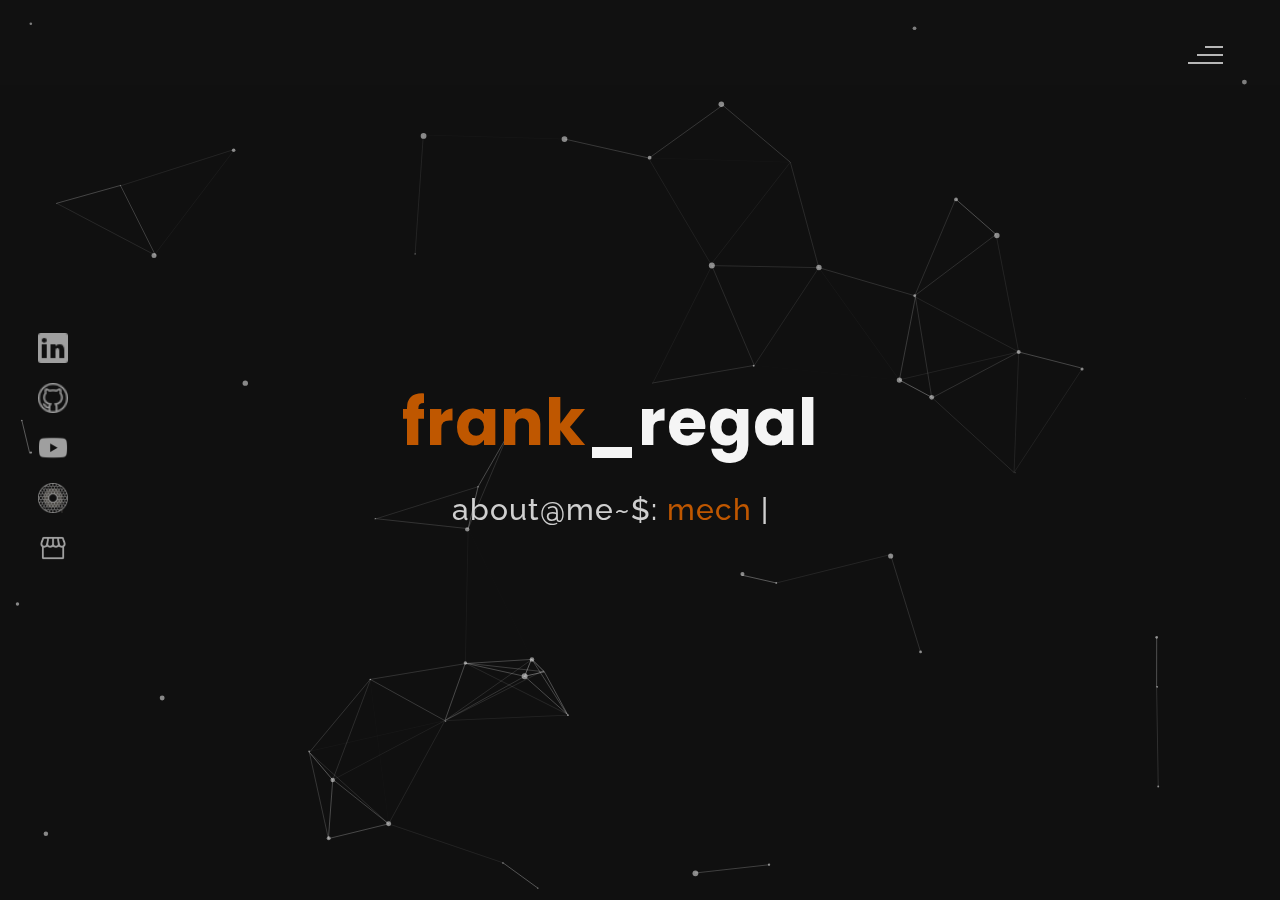
==== commit 57ffaa65: "add quick release" ====
--- a/index.html
+++ b/index.html
@@ -40,8 +40,7 @@
                 <a href="#" data-text="" id="home-link" >HOME</a>
                 <a href="about.html" data-text="" id="about-link" >ABOUT</a>
                 <a href="portfolio.html" data-text="" id="blog-link" >PORTFOLIO</a>
-                <a href="#" data-text="" id="portfolio-link" ></a>
-                <a href="#" data-text="" id="contact-link" ></a>
+                <a href="https://frankregal.notion.site/Publications-c7dcd42db093466c9ec1e710767217f6" data-text="" id="contact-link" >PUBLICATIONS</a> 
             </div>
         </div>
         <!--navigator-fullscreen--end-->
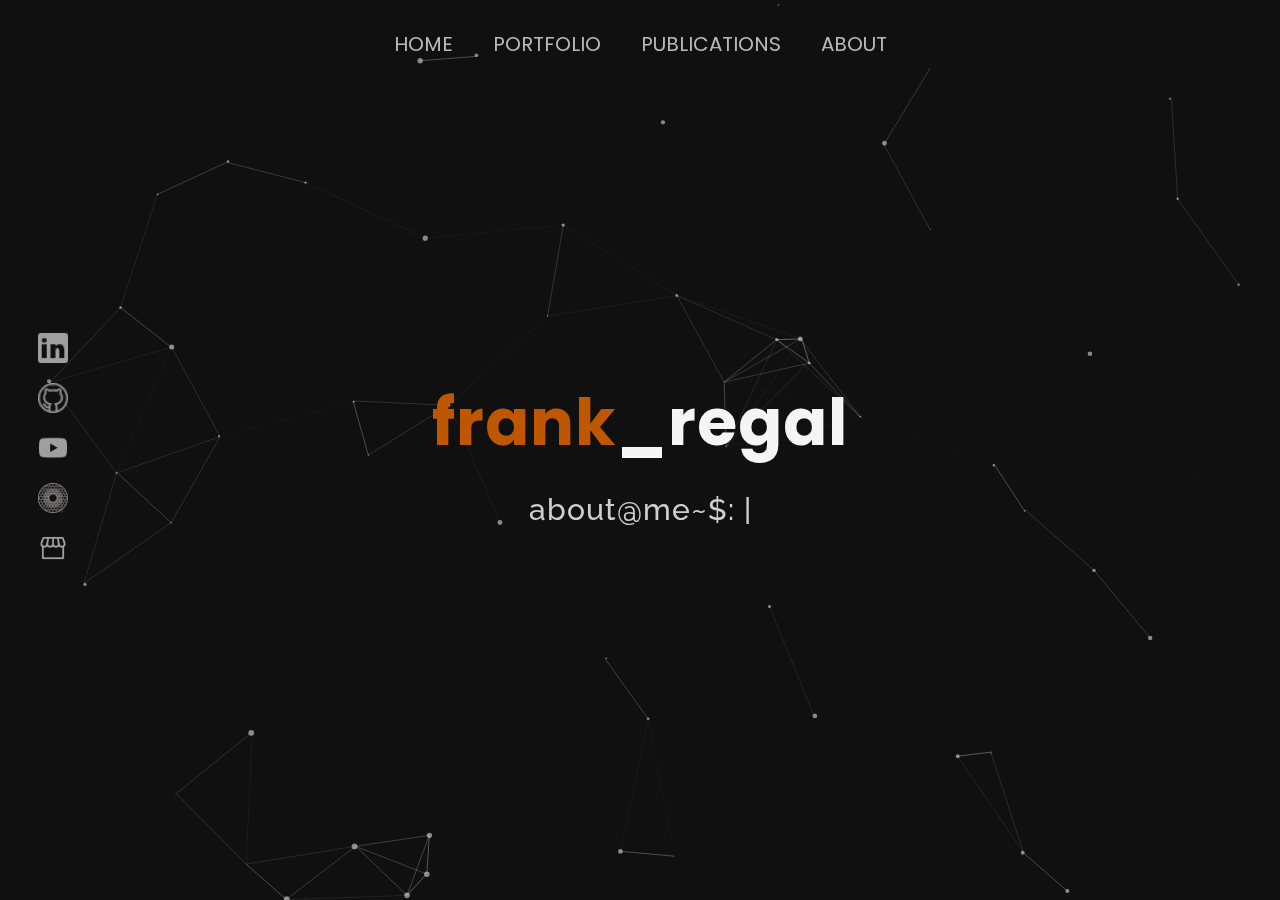
==== commit a41a6254: "added navigation bar at the top of page" ====
--- a/index.html
+++ b/index.html
@@ -17,53 +17,34 @@
 </head>
 <body>
     <div id="all">
-        <!--loader-->
+        <!--loader
         <div id="loader">
             robots
             <br>
             <span class="color">working</span>   
         </div>
-        <!--loader-end-->
-        <!--link-screen-->
-        <div id="breaker">
+        loader-end-->
+        <!--navigator-->
+        <div id="navigation-content">
+                <ul class="navigation-links">
+                    <li><a href="#" data-text="" id="home-link" >HOME</a></li>
+                    <li><a href="portfolio.html" data-text="" id="blog-link" >PORTFOLIO</a></li>
+                    <li><a href="https://frankregal.notion.site/Publications-c7dcd42db093466c9ec1e710767217f6" data-text="" id="contact-link" >PUBLICATIONS</a></li>
+                    <li><a href="about.html" data-text="" id="about-link" >ABOUT</a></li>  
+                </ul>
         </div>
-        <div id="breaker-four">
-        </div>
-        <!--link-screen-->
-        <!--navigator-fullscreen-->
-        <div id="navigation-content">
-            <div class="navigation-close">
-                <span class="close-first"></span>
-                <span class="close-second"></span>
-            </div>
-            <div class="navigation-links">
-                <a href="#" data-text="" id="home-link" >HOME</a>
-                <a href="about.html" data-text="" id="about-link" >ABOUT</a>
-                <a href="portfolio.html" data-text="" id="blog-link" >PORTFOLIO</a>
-                <a href="https://frankregal.notion.site/Publications-c7dcd42db093466c9ec1e710767217f6" data-text="" id="contact-link" >PUBLICATIONS</a> 
-            </div>
-        </div>
-        <!--navigator-fullscreen--end-->
-        <!--menubar-->
-        <div id="navigation-bar">
-            <div class="menubar">
-                <span class="first-span"></span>
-                <span class="second-span"></span>
-                <span class="third-span"></span>
-            </div>
-        </div>
-        <!--menubar-->
+        <!--navigator-end-->
         <!--header-->
         <div id="header">
             <div id="particles"></div>
             <!--Social Media Links-->
-            <div class="social-media-links">
+            <ul class="social-media-links">
                 <a href="https://www.linkedin.com/in/frankregal/"><img src="images/linkedin logo.png" class="social-media" alt="linkedin-logo"></a>
-                <a href="https://github.com/frank-Regal"><img src="images/github.png" class="social-media" alt="instagram-logo"></a><!--Your instagram homepage link inser in place of "#"-->
+                <a href="https://github.com/frank-Regal"><img src="images/github.png" class="social-media" alt="instagram-logo"></a>
                 <a href="https://www.youtube.com/channel/UCKqEFZ2bOucRrW-6aYL8okw"><img src="images/youtube_invert.png" class="social-media" alt="youtube-logo"></a>
                 <a href="https://www.printables.com/social/26856-regal16/about"><img src="images/prusa_spool_mod_invert.png" class="social-media" alt="facebook-logo"></a>
                 <a href="https://www.etsy.com/shop/RegalPrinting?ref=shop_sugg"><img src="images/etsy_mod.png" class="social-media" alt="twitter-logo"></a>
-            </div>
+            </ul>
             <!--Social Media Links-->
             <!--homepage message-->
             <div class="header-content">
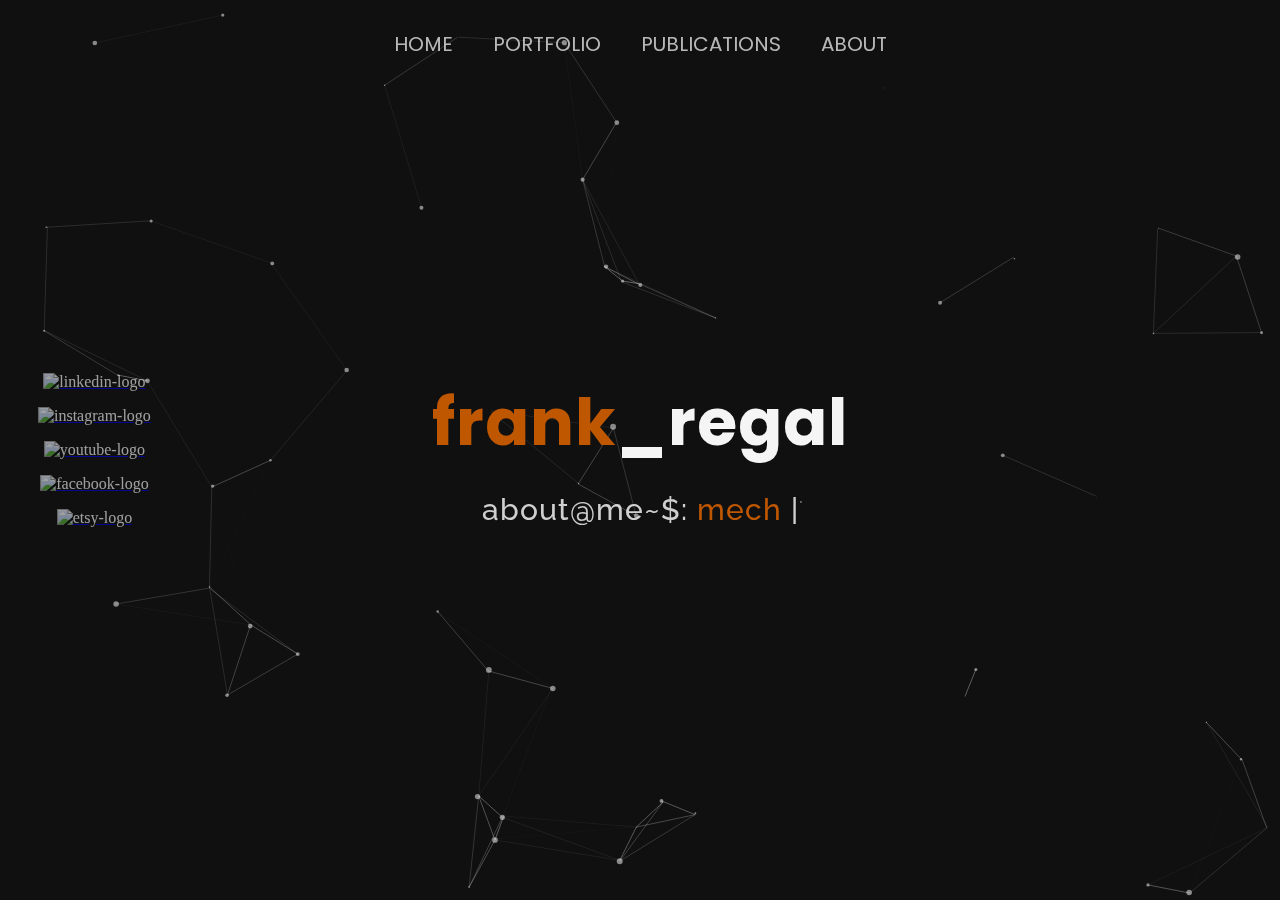
==== commit 5a36ee44: "bug fixes" ====
--- a/index.html
+++ b/index.html
@@ -17,23 +17,21 @@
 </head>
 <body>
     <div id="all">
-        <!--loader
-        <div id="loader">
-            robots
-            <br>
-            <span class="color">working</span>   
-        </div>
-        loader-end-->
         <!--navigator-->
         <div id="navigation-content">
                 <ul class="navigation-links">
                     <li><a href="#" data-text="" id="home-link" >HOME</a></li>
                     <li><a href="portfolio.html" data-text="" id="blog-link" >PORTFOLIO</a></li>
-                    <li><a href="https://frankregal.notion.site/Publications-c7dcd42db093466c9ec1e710767217f6" data-text="" id="contact-link" >PUBLICATIONS</a></li>
+                    <li><a href="https://scholar.google.com/citations?user=A0RqAUgAAAAJ&hl=en&oi=sra" data-text="" id="contact-link" >PUBLICATIONS</a></li>
                     <li><a href="about.html" data-text="" id="about-link" >ABOUT</a></li>  
                 </ul>
         </div>
         <!--navigator-end-->
+        <!--menubar-->
+        <div id="navigation-bar">
+
+        </div>
+        <!--menubar-->
         <!--header-->
         <div id="header">
             <div id="particles"></div>
@@ -43,7 +41,7 @@
                 <a href="https://github.com/frank-Regal"><img src="images/github.png" class="social-media" alt="instagram-logo"></a>
                 <a href="https://www.youtube.com/channel/UCKqEFZ2bOucRrW-6aYL8okw"><img src="images/youtube_invert.png" class="social-media" alt="youtube-logo"></a>
                 <a href="https://www.printables.com/social/26856-regal16/about"><img src="images/prusa_spool_mod_invert.png" class="social-media" alt="facebook-logo"></a>
-                <a href="https://www.etsy.com/shop/RegalPrinting?ref=shop_sugg"><img src="images/etsy_mod.png" class="social-media" alt="twitter-logo"></a>
+                <a href="https://www.etsy.com/shop/RegalPrinting?ref=shop_sugg"><img src="images/etsy_mod.png" class="social-media" alt="etsy-logo"></a>
             </ul>
             <!--Social Media Links-->
             <!--homepage message-->
